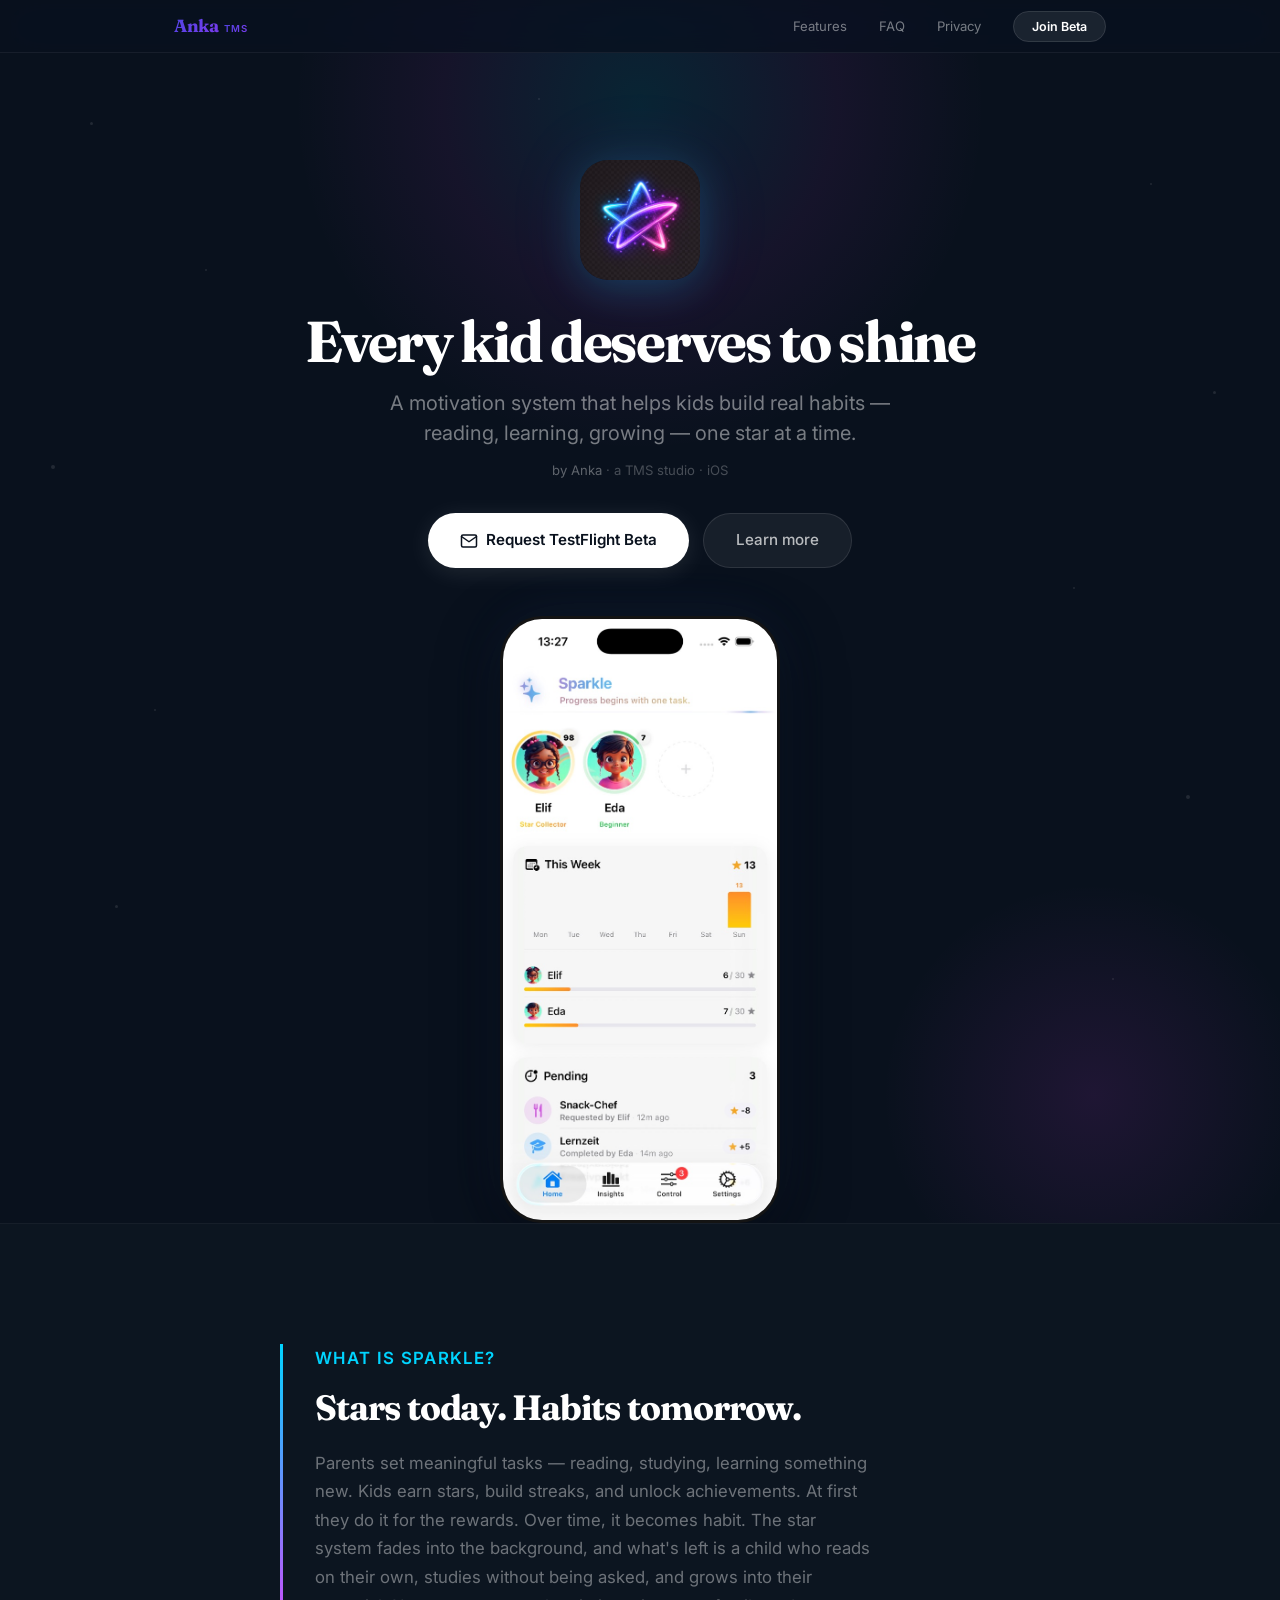
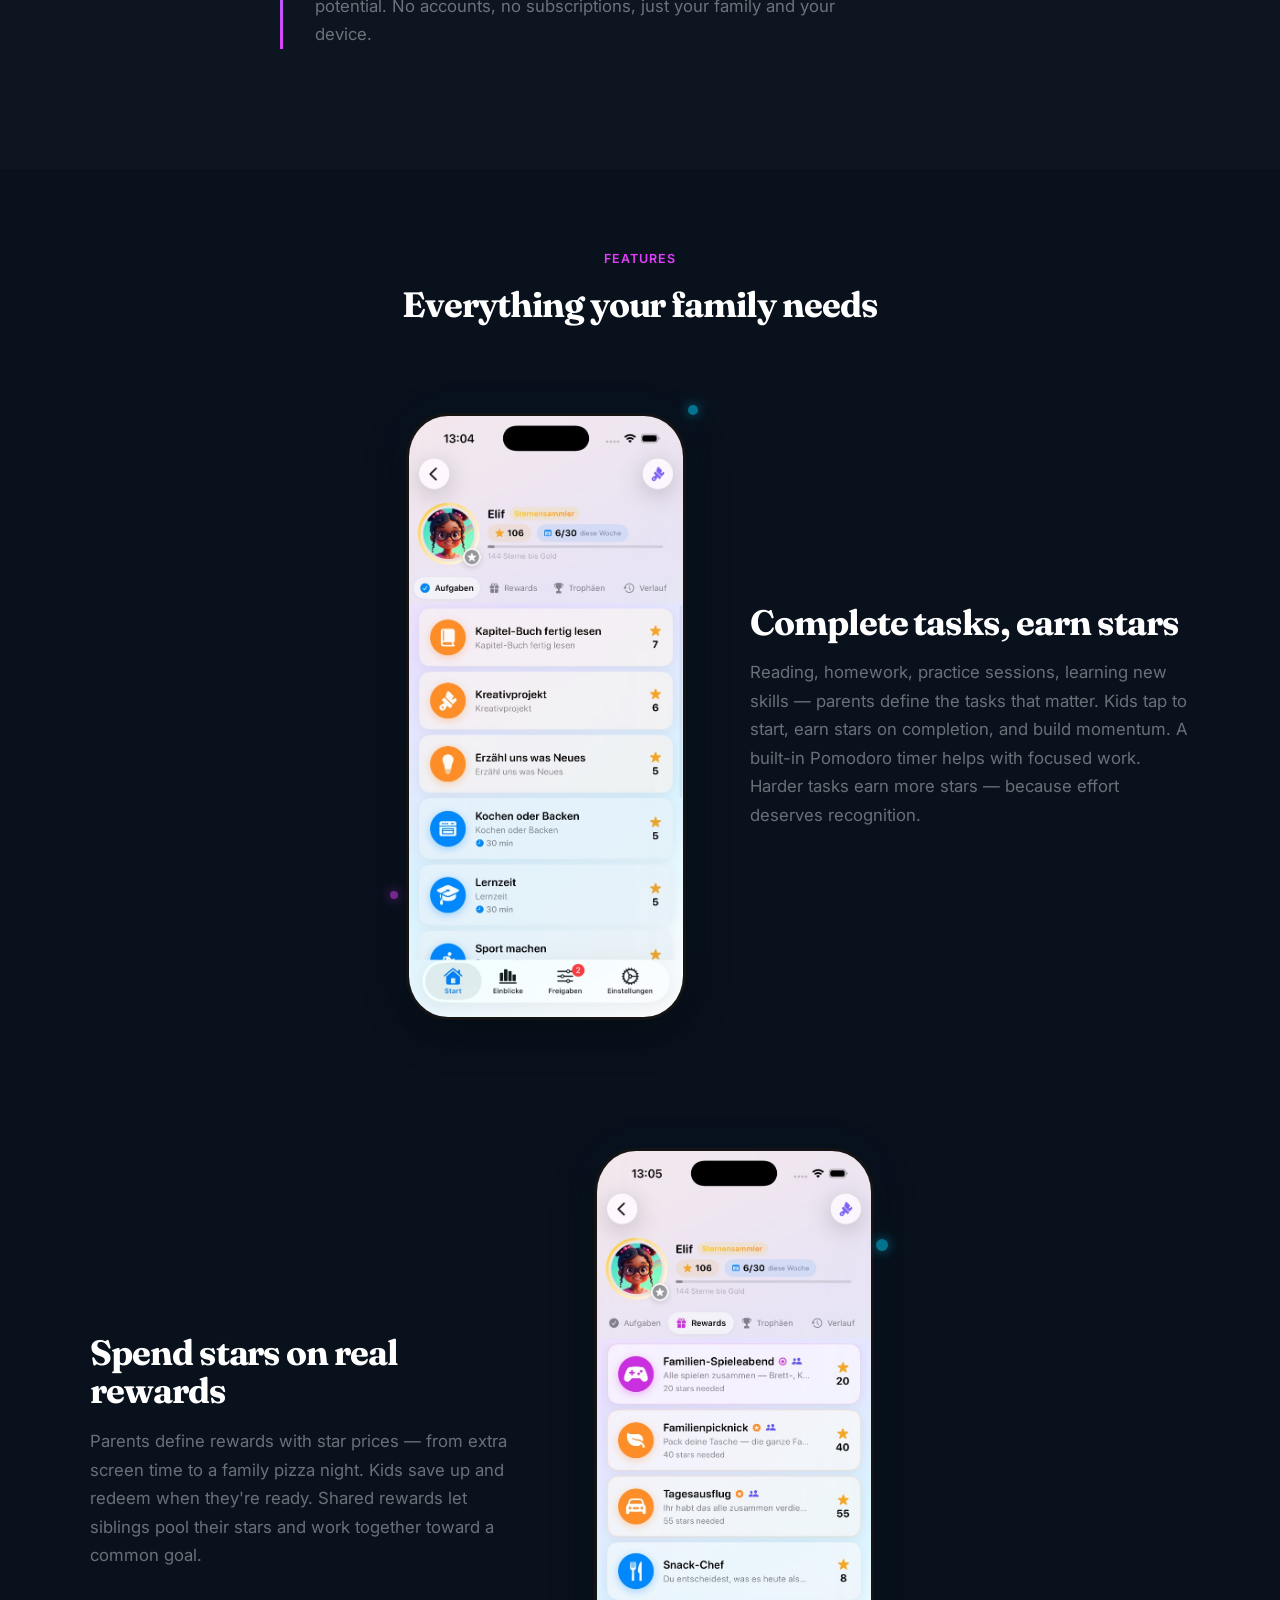
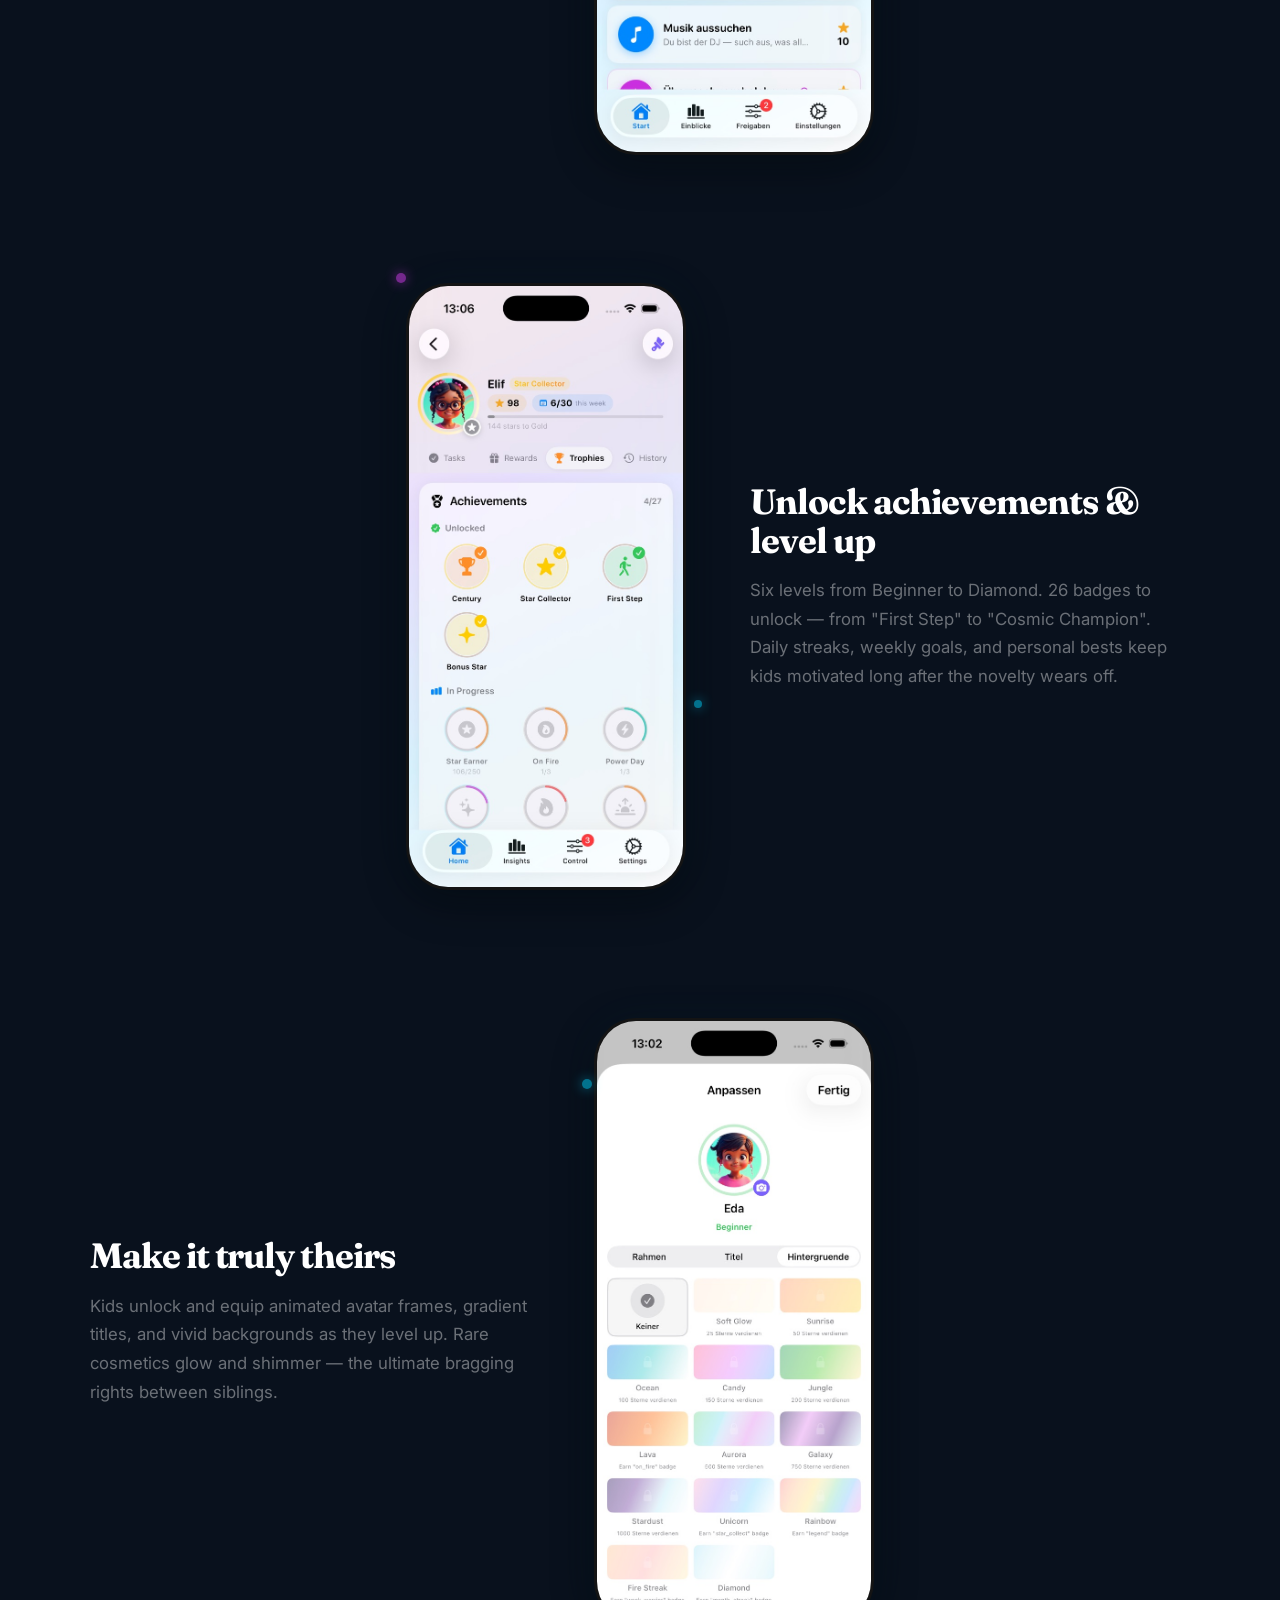
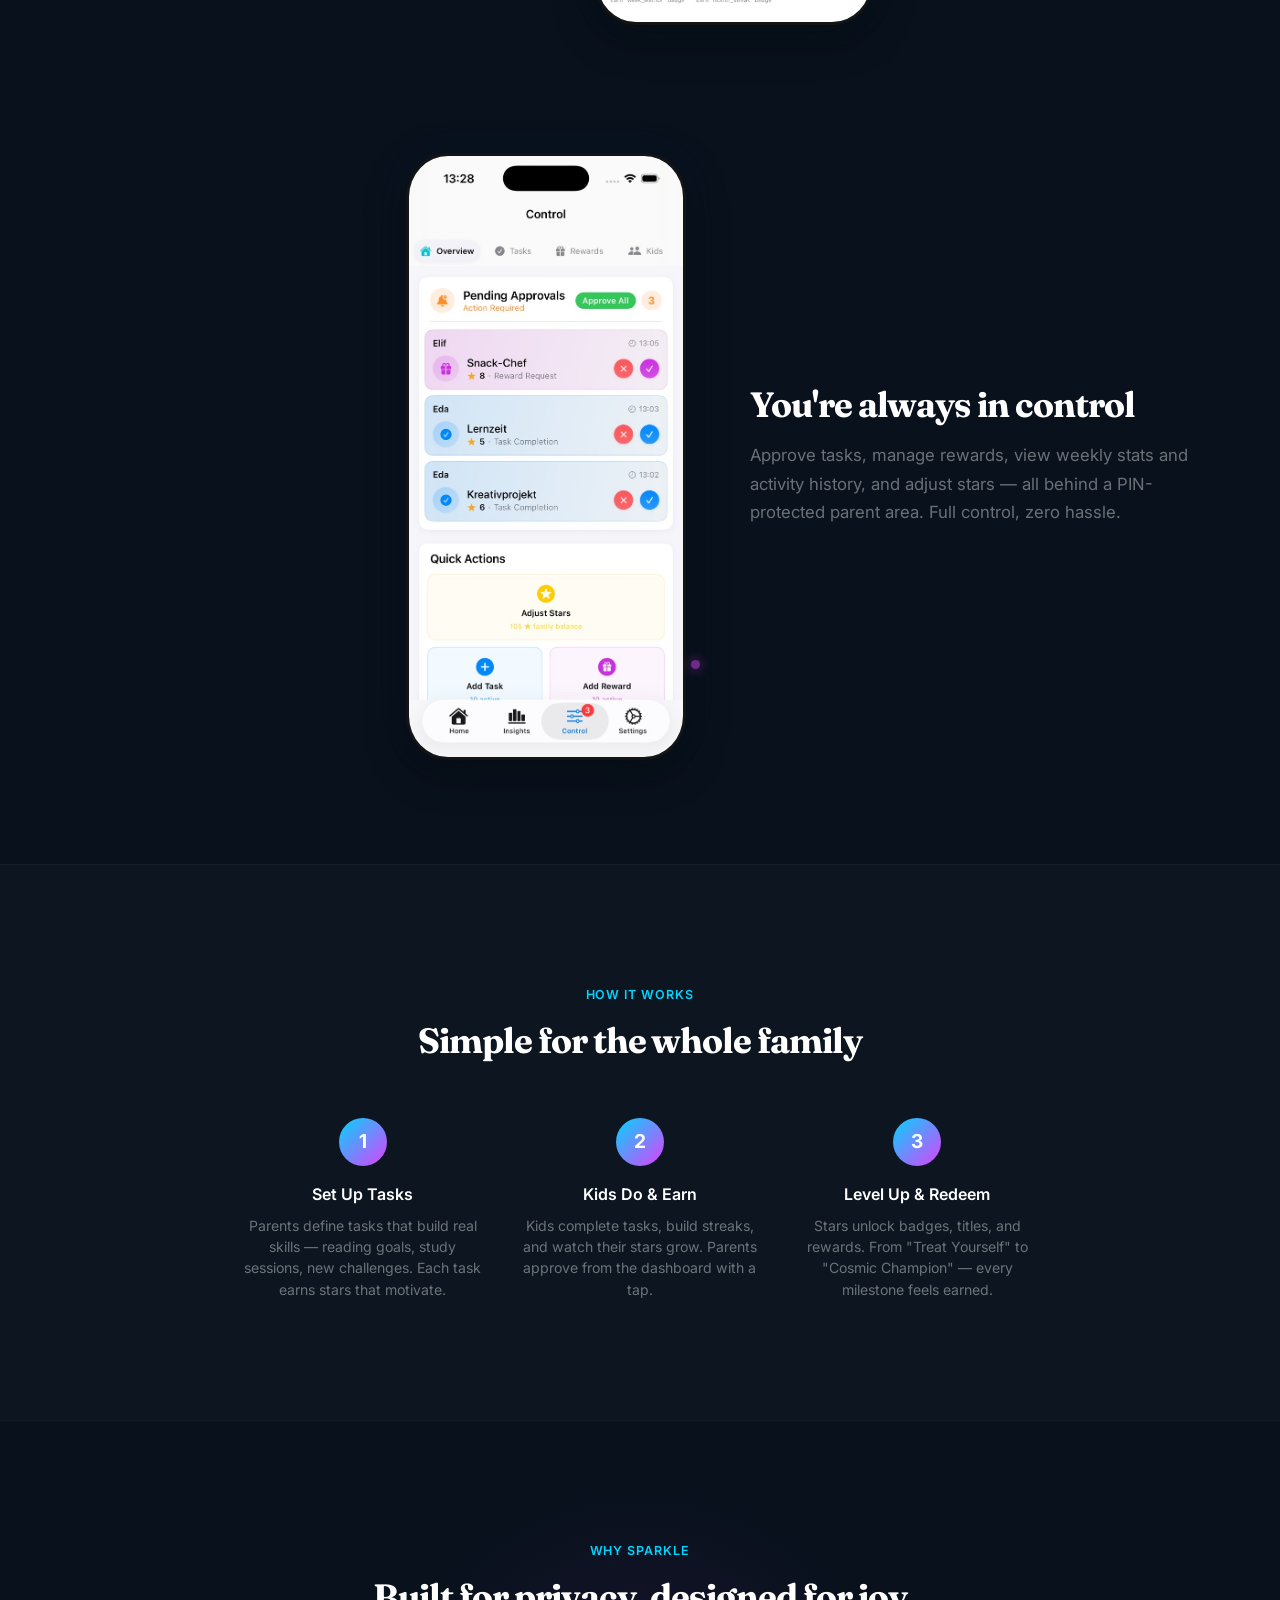
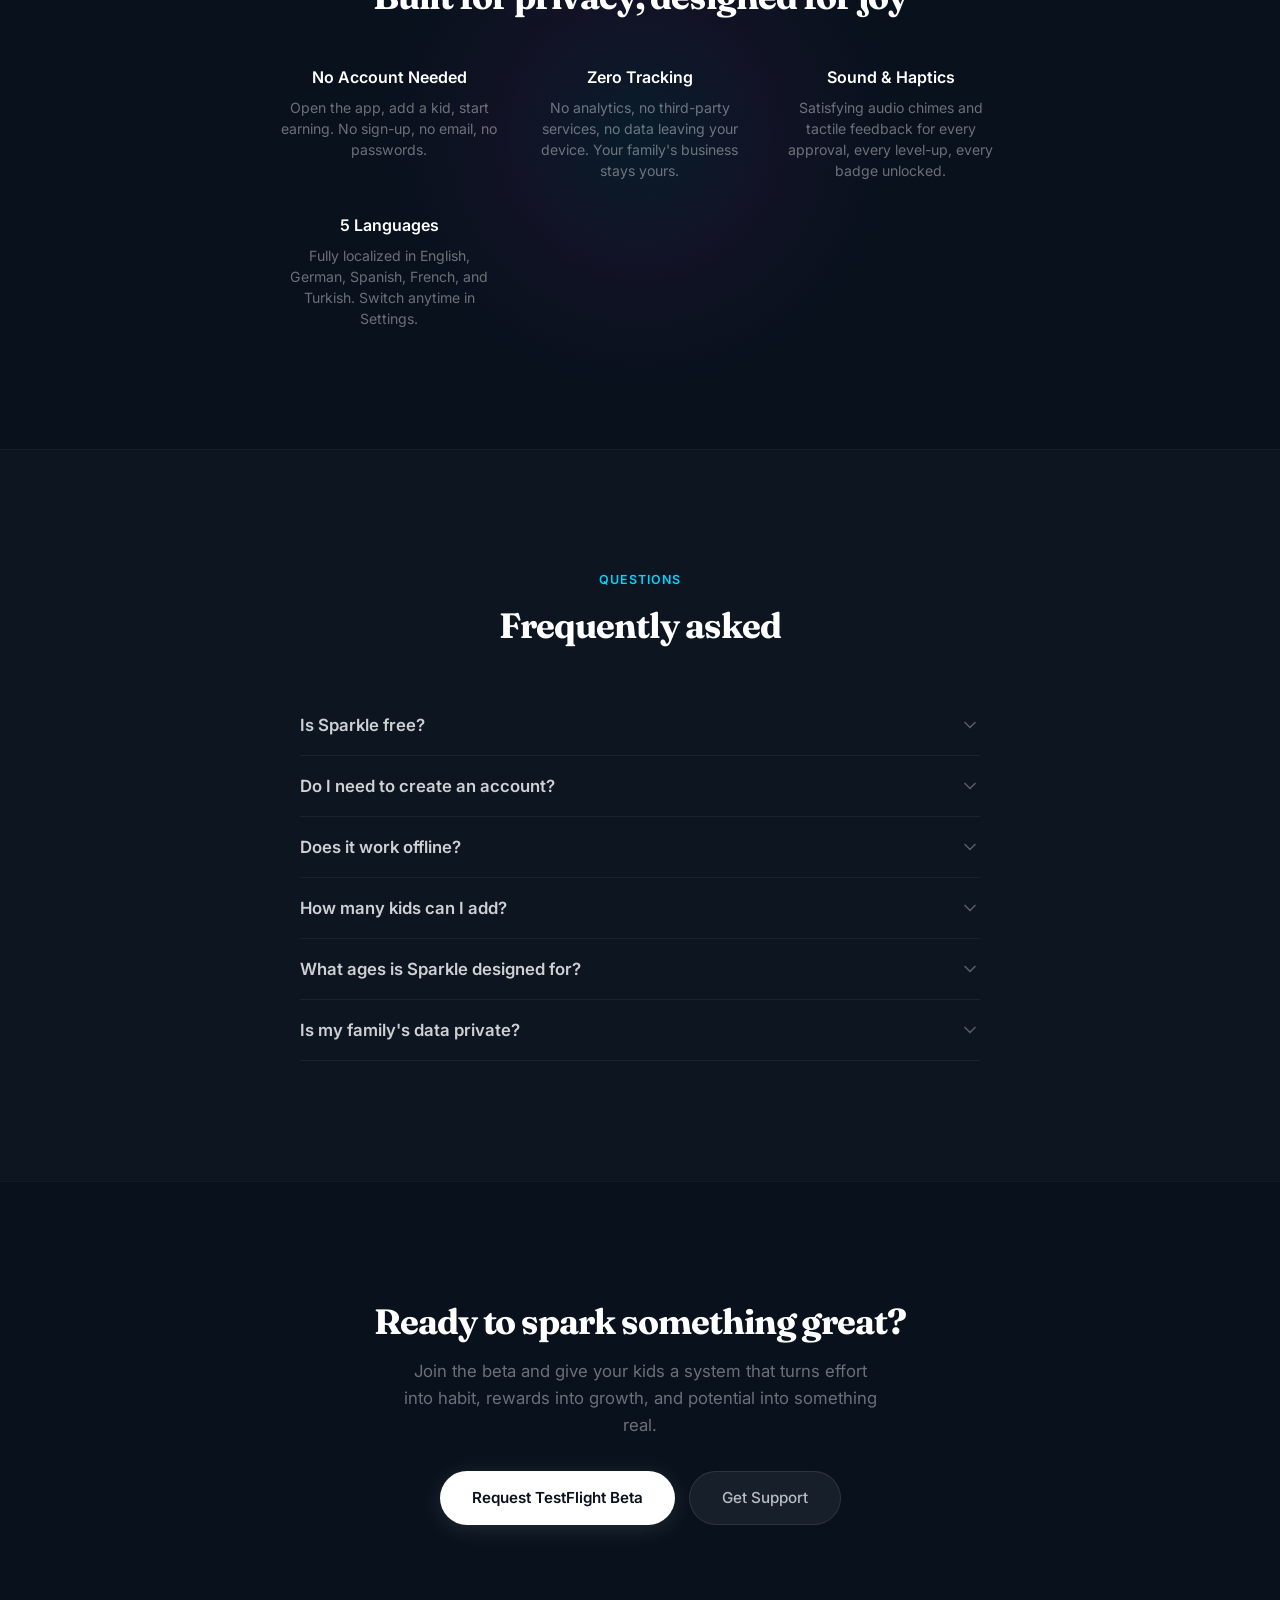
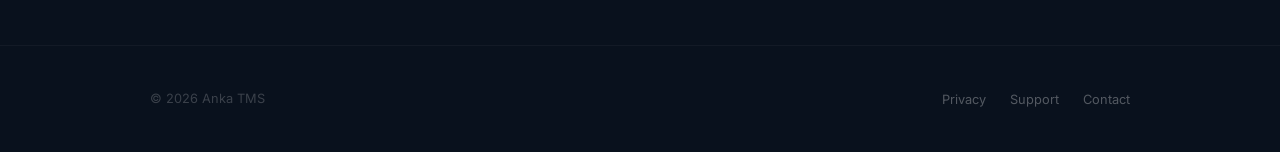
==== sparkle/index.html @ 6dc00575 "Initial commit for Anka TMS main page and Sparkle product page" ====
<!DOCTYPE html>
<html lang="en">
<head>
    <meta charset="UTF-8">
    <meta name="viewport" content="width=device-width, initial-scale=1.0">
    <title>Sparkle — Family Task & Reward App for iOS</title>
    <meta name="description" content="Sparkle: A motivation system that helps kids build real habits — reading, studying, growing. Stars and rewards turn effort into lasting routines. No accounts, no tracking.">
    <meta property="og:title" content="Sparkle — Stars, Badges & Rewards for Kids">
    <meta property="og:description" content="A motivation system that turns effort into habit. Kids earn stars, build streaks, and grow into their potential. No accounts, no tracking.">
    <meta property="og:image" content="https://ankatms.com/assets/images/sparkle-icon.jpeg">
    <meta property="og:url" content="https://ankatms.com/sparkle">
    <meta property="og:type" content="website">
    <meta name="twitter:card" content="summary">
    <link rel="icon" type="image/png" href="/assets/images/favicon-32.png" sizes="32x32">
    <link rel="apple-touch-icon" href="/assets/images/apple-touch-icon.png">
    <link rel="preconnect" href="https://fonts.googleapis.com">
    <link rel="preconnect" href="https://fonts.gstatic.com" crossorigin>
    <link href="https://fonts.googleapis.com/css2?family=Inter:wght@400;500;600;700&family=Fraunces:opsz,wght@9..144,400;9..144,600;9..144,700&display=swap" rel="stylesheet">
    <link rel="stylesheet" href="/assets/css/shared.css">
    <style>
        body { background: #09111D; color: rgba(255,255,255,0.8); }

        /* ---- Dark nav ---- */
        nav { background: rgba(9,17,29,0.8); border-bottom-color: rgba(255,255,255,0.06); }
        .logo { display: flex; align-items: baseline; gap: 5px; }
        .logo-word {
            font-family: var(--font-display); font-size: 1.1rem; font-weight: 700;
            color: #fff; letter-spacing: -0.02em;
            -webkit-text-fill-color: unset;
        }
        .logo-tms { font-size: 0.6rem; font-weight: 600; letter-spacing: 0.12em; text-transform: uppercase; color: rgba(255,255,255,0.3); }
        .nav-links a { color: rgba(255,255,255,0.45); }
        .nav-links a:hover { color: #fff; }
        .nav-links a::after { background: linear-gradient(90deg, var(--sparkle-cyan), var(--sparkle-magenta)); }
        .nav-links .nav-cta { background: rgba(255,255,255,0.08); border: 1px solid rgba(255,255,255,0.1); color: #fff; }
        .nav-links .nav-cta:hover { background: rgba(255,255,255,0.14); box-shadow: none; }

        /* ---- Hero ---- */
        .hero {
            position: relative; padding: 160px 24px 0; text-align: center;
            background: #09111D; overflow: hidden;
        }
        .hero::before {
            content: ''; position: absolute; top: -20%; left: 50%; transform: translateX(-50%);
            width: 700px; height: 700px;
            background: radial-gradient(circle, rgba(0,212,255,0.1) 0%, rgba(224,64,251,0.06) 40%, transparent 70%);
            border-radius: 50%; animation: pulse 6s ease-in-out infinite;
        }
        .hero::after {
            content: ''; position: absolute; bottom: -10%; right: -5%;
            width: 500px; height: 500px;
            background: radial-gradient(circle, rgba(224,64,251,0.1) 0%, transparent 60%);
            border-radius: 50%; animation: pulse 8s ease-in-out infinite reverse;
        }
        .hero-content { position: relative; z-index: 2; max-width: 720px; margin: 0 auto; }
        .hero-icon {
            width: 120px; height: 120px; border-radius: 28px; margin: 0 auto 32px; overflow: hidden;
            box-shadow: 0 8px 40px rgba(0,212,255,0.2), 0 0 80px rgba(224,64,251,0.1);
        }
        .hero-icon img { width: 100%; height: 100%; object-fit: cover; }
        .hero h1 {
            font-family: var(--font-display); font-size: clamp(2.4rem, 5.5vw, 3.6rem);
            font-weight: 700; line-height: 1.05; letter-spacing: -0.04em; color: #fff; margin-bottom: 16px;
        }
        .hero .tagline { font-size: clamp(1.05rem, 2.2vw, 1.25rem); color: rgba(255,255,255,0.45); max-width: 520px; margin: 0 auto 12px; line-height: 1.5; }
        .hero .attribution { font-size: 0.82rem; color: rgba(255,255,255,0.25); margin-bottom: 32px; }
        .hero .attribution a { color: rgba(255,255,255,0.35); text-decoration: none; }
        .hero .attribution a:hover { color: rgba(255,255,255,0.6); }
        .hero-actions { display: flex; gap: 14px; justify-content: center; flex-wrap: wrap; }

        .btn-hero { background: #fff; color: #09111D; box-shadow: 0 4px 24px rgba(255,255,255,0.1); }
        .btn-hero:hover { transform: scale(1.04) translateY(-1px); box-shadow: 0 8px 32px rgba(255,255,255,0.15); }
        .btn-ghost { background: rgba(255,255,255,0.06); color: rgba(255,255,255,0.7); border: 1.5px solid rgba(255,255,255,0.1); }
        .btn-ghost:hover { background: rgba(255,255,255,0.1); border-color: rgba(255,255,255,0.2); }

        /* Hero phone */
        .hero-phone { position: relative; z-index: 3; margin-top: 48px; }
        .phone-mockup { position: relative; width: 280px; margin: 0 auto; animation: float-slow 5s ease-in-out infinite; }
        .phone-frame {
            position: relative; width: 100%; aspect-ratio: 393 / 852;
            border-radius: clamp(32px, 15%, 44px); overflow: hidden; background: #000;
            border: 3px solid rgba(255,255,255,0.08);
            box-shadow: 0 20px 60px rgba(0,0,0,0.5), 0 0 60px rgba(0,212,255,0.06), 0 0 60px rgba(224,64,251,0.04);
        }
        .phone-frame img { width: 100%; height: 100%; object-fit: cover; object-position: top; display: block; }

        .hero-dots span { position: absolute; border-radius: 50%; background: rgba(255,255,255,0.1); pointer-events: none; }

        /* ---- Intro ---- */
        .intro { background: #0C1520; border-top: 1px solid rgba(255,255,255,0.04); }
        .intro-inner { border-left: 3px solid transparent; border-image: linear-gradient(180deg, var(--sparkle-cyan), var(--sparkle-magenta)) 1; padding-left: 32px; }
        .intro h2 { font-family: var(--font-display); font-size: clamp(1.5rem, 3vw, 2.2rem); font-weight: 700; letter-spacing: -0.03em; line-height: 1.15; margin-bottom: 20px; color: #fff; }
        .intro p { font-size: 1.05rem; color: rgba(255,255,255,0.4); line-height: 1.7; max-width: 560px; }

        /* ---- Features ---- */
        .features { background: #09111D; padding-top: 80px; padding-bottom: 40px; }
        .features-header { text-align: center; margin-bottom: 24px; }
        .features-header h2 { font-family: var(--font-display); font-size: clamp(1.5rem, 3vw, 2.2rem); font-weight: 700; letter-spacing: -0.03em; line-height: 1.15; color: #fff; }

        .feature-block { display: flex; align-items: center; gap: 64px; padding: 64px 0; }
        .feature-block:nth-child(even) { flex-direction: row-reverse; }
        .feature-block-text { flex: 1; max-width: 440px; }
        .feature-block-text h3 { font-family: var(--font-display); font-size: clamp(1.5rem, 3vw, 2.2rem); font-weight: 700; letter-spacing: -0.03em; line-height: 1.1; margin-bottom: 16px; color: #fff; }
        .feature-block-text p { font-size: 1.05rem; color: rgba(255,255,255,0.4); line-height: 1.7; }

        .feature-block-phone { flex-shrink: 0; width: 280px; position: relative; }
        .feature-block-phone .phone-frame {
            border-color: rgba(255,255,255,0.08);
            box-shadow: 0 12px 40px rgba(0,0,0,0.4), 0 0 40px rgba(0,212,255,0.04);
        }

        .float-star { position: absolute; border-radius: 50%; opacity: 0.5; pointer-events: none; animation: float 3s ease-in-out infinite; }
        .float-star-cyan { background: var(--sparkle-cyan); box-shadow: 0 0 12px var(--sparkle-cyan); }
        .float-star-magenta { background: var(--sparkle-magenta); box-shadow: 0 0 12px var(--sparkle-magenta); }
        .float-star-gold { background: var(--sparkle-star-yellow); box-shadow: 0 0 10px var(--sparkle-star-yellow); }
        .float-star-slow { animation: float-slow 5s ease-in-out infinite; }

        /* ---- How it Works ---- */
        .how-it-works { background: #0C1520; border-top: 1px solid rgba(255,255,255,0.04); }
        .how-it-works h2 { text-align: center; font-family: var(--font-display); font-size: clamp(1.5rem, 3vw, 2.2rem); font-weight: 700; letter-spacing: -0.03em; line-height: 1.15; margin-bottom: 56px; color: #fff; }
        .steps { display: grid; grid-template-columns: repeat(auto-fit, minmax(200px, 1fr)); gap: 32px; max-width: 800px; margin: 0 auto; }
        .step { text-align: center; }
        .step-number { width: 48px; height: 48px; border-radius: 50%; background: linear-gradient(135deg, var(--sparkle-cyan), var(--sparkle-magenta)); color: #fff; font-weight: 700; font-size: 1.2rem; display: flex; align-items: center; justify-content: center; margin: 0 auto 16px; }
        .step h3 { font-size: 1rem; font-weight: 600; margin-bottom: 8px; color: #fff; }
        .step p { font-size: 0.88rem; color: rgba(255,255,255,0.4); line-height: 1.5; }

        /* ---- Highlights ---- */
        .highlights { background: #09111D; text-align: center; position: relative; overflow: hidden; border-top: 1px solid rgba(255,255,255,0.04); }
        .highlights::before { content: ''; position: absolute; top: 50%; left: 50%; transform: translate(-50%, -50%); width: 600px; height: 600px; background: radial-gradient(circle, rgba(0,212,255,0.06) 0%, rgba(224,64,251,0.04) 30%, transparent 60%); border-radius: 50%; }
        .highlights-content { position: relative; z-index: 2; }
        .highlights .section-label { color: var(--sparkle-cyan); }
        .highlights h2 { font-family: var(--font-display); font-size: clamp(1.5rem, 3vw, 2.2rem); font-weight: 700; letter-spacing: -0.03em; line-height: 1.15; margin-bottom: 48px; color: #fff; }
        .highlight-grid { display: grid; grid-template-columns: repeat(auto-fit, minmax(200px, 1fr)); gap: 32px; max-width: 800px; margin: 0 auto; }
        .highlight-item h3 { font-size: 1rem; font-weight: 600; color: #fff; margin-bottom: 6px; }
        .highlight-item p { font-size: 0.88rem; color: rgba(255,255,255,0.4); line-height: 1.5; }

        /* ---- FAQ ---- */
        .faq { background: #0C1520; border-top: 1px solid rgba(255,255,255,0.04); }
        .faq-header { text-align: center; margin-bottom: 48px; }
        .faq-header h2 { font-family: var(--font-display); font-size: clamp(1.5rem, 3vw, 2.2rem); font-weight: 700; letter-spacing: -0.03em; line-height: 1.15; color: #fff; }
        .faq-list { max-width: 680px; margin: 0 auto; }
        .faq-item { border-bottom: 1px solid rgba(255,255,255,0.06); }
        .faq-question { display: flex; justify-content: space-between; align-items: center; cursor: pointer; background: none; border: none; width: 100%; text-align: left; font-size: 1.05rem; font-weight: 600; color: rgba(255,255,255,0.8); font-family: var(--font); padding: 20px 0; }
        .faq-question:hover { color: var(--sparkle-cyan); }
        .faq-chevron { flex-shrink: 0; width: 20px; height: 20px; transition: transform 0.25s ease; color: rgba(255,255,255,0.3); }
        .faq-item.open .faq-chevron { transform: rotate(180deg); }
        .faq-answer { display: grid; grid-template-rows: 0fr; transition: grid-template-rows 0.3s ease, opacity 0.3s ease; opacity: 0; }
        .faq-item.open .faq-answer { grid-template-rows: 1fr; opacity: 1; }
        .faq-answer-inner { overflow: hidden; }
        .faq-answer-inner p { padding: 0 0 20px; font-size: 0.95rem; color: rgba(255,255,255,0.4); line-height: 1.65; }

        /* ---- CTA ---- */
        .cta { background: #09111D; text-align: center; border-top: 1px solid rgba(255,255,255,0.04); }
        .cta h2 { font-family: var(--font-display); font-size: clamp(1.5rem, 3vw, 2.2rem); font-weight: 700; letter-spacing: -0.03em; line-height: 1.15; margin-bottom: 16px; color: #fff; }
        .cta p { font-size: 1.05rem; color: rgba(255,255,255,0.4); margin-bottom: 32px; max-width: 480px; margin-left: auto; margin-right: auto; }
        .cta-actions { display: flex; gap: 14px; justify-content: center; flex-wrap: wrap; }
        .cta-rating { display: flex; align-items: center; justify-content: center; gap: 8px; margin-top: 24px; }
        .cta-rating .rating-number { font-size: 1.15rem; font-weight: 700; color: #fff; }
        .cta-rating .rating-stars { display: flex; gap: 2px; }
        .cta-rating .rating-label { font-size: 0.85rem; color: rgba(255,255,255,0.35); }

        /* ---- Mobile ---- */
        @media (max-width: 768px) {
            .hero { padding: 140px 20px 0; }
            .hero-icon { width: 96px; height: 96px; border-radius: 22px; }
            .phone-mockup { width: 240px; }

            .feature-block,
            .feature-block:nth-child(even) {
                flex-direction: column;
                text-align: center;
                gap: 40px;
                padding: 48px 0;
            }

            .feature-block-text { max-width: 100%; }
            .feature-block-phone { width: 240px; }
            .float-star { display: none; }
        }

        @media (max-width: 480px) {
            .phone-mockup { width: 220px; }
            .feature-block-phone { width: 220px; }
            .hero-dots { display: none; }
        }
    </style>
</head>
<body>

    <!-- Nav -->
    <nav>
        <div class="nav-inner">
            <a href="/" class="logo"><span class="logo-word">Anka</span> <span class="logo-tms">TMS</span></a>
            <ul class="nav-links">
                <li><a href="#features">Features</a></li>
                <li><a href="#faq">FAQ</a></li>
                <li><a href="/sparkle/privacy">Privacy</a></li>
                <li><a href="mailto:support@ankatms.com?subject=Sparkle%20TestFlight%20Beta%20Request" class="nav-cta">Join Beta</a></li>
            </ul>
        </div>
    </nav>

    <!-- Hero -->
    <section class="hero">
        <!-- Scattered dots -->
        <div class="hero-dots" aria-hidden="true">
            <span style="top:10%;left:7%;width:3px;height:3px;"></span>
            <span style="top:22%;left:16%;width:2px;height:2px;"></span>
            <span style="top:38%;left:4%;width:4px;height:4px;"></span>
            <span style="top:58%;left:12%;width:2px;height:2px;"></span>
            <span style="top:74%;left:9%;width:3px;height:3px;"></span>
            <span style="top:15%;right:10%;width:2px;height:2px;"></span>
            <span style="top:32%;right:5%;width:3px;height:3px;"></span>
            <span style="top:48%;right:16%;width:2px;height:2px;"></span>
            <span style="top:65%;right:7%;width:4px;height:4px;"></span>
            <span style="top:80%;right:13%;width:2px;height:2px;"></span>
            <span style="top:8%;left:42%;width:2px;height:2px;"></span>
            <span style="top:85%;left:58%;width:3px;height:3px;"></span>
        </div>

        <div class="hero-content fade-in">
            <div class="hero-icon">
                <img src="/assets/images/sparkle-icon.jpeg" alt="Sparkle app icon" width="120" height="120">
            </div>
            <h1>Every kid deserves to shine</h1>
            <p class="tagline">A motivation system that helps kids build real habits &mdash; reading, learning, growing &mdash; one star at a time.</p>
            <p class="attribution"><a href="/">by Anka</a> &middot; a TMS studio &middot; iOS</p>
            <div class="hero-actions">
                <a href="mailto:support@ankatms.com?subject=Sparkle%20TestFlight%20Beta%20Request" class="btn btn-hero">
                    <svg width="18" height="18" viewBox="0 0 24 24" fill="none" stroke="currentColor" stroke-width="2" stroke-linecap="round" stroke-linejoin="round"><path d="M4 4h16c1.1 0 2 .9 2 2v12c0 1.1-.9 2-2 2H4c-1.1 0-2-.9-2-2V6c0-1.1.9-2 2-2z"/><polyline points="22,6 12,13 2,6"/></svg>
                    Request TestFlight Beta
                </a>
                <a href="#features" class="btn btn-ghost">Learn more</a>
            </div>
        </div>

        <!-- Hero phone mockup -->
        <div class="hero-phone fade-in fade-in-delay-2">
            <div class="phone-mockup">
                <div class="phone-frame">
                    <img src="/assets/images/sparkle/screen-home.jpg" alt="Sparkle home screen showing family profiles and weekly stats" width="603" height="1311">
                </div>
            </div>
        </div>
    </section>

    <!-- Intro -->
    <section class="intro">
        <div class="container">
            <div class="fade-in intro-inner">
                <p class="section-label" style="color: var(--sparkle-cyan);">What is Sparkle?</p>
                <h2>Stars today. Habits tomorrow.</h2>
                <p>Parents set meaningful tasks &mdash; reading, studying, learning something new. Kids earn stars, build streaks, and unlock achievements. At first they do it for the rewards. Over time, it becomes habit. The star system fades into the background, and what's left is a child who reads on their own, studies without being asked, and grows into their potential. No accounts, no subscriptions, just your family and your device.</p>
            </div>
        </div>
    </section>

    <!-- Features -->
    <section class="features" id="features">
        <div class="container-lg">
            <div class="features-header fade-in">
                <p class="section-label" style="color: var(--sparkle-magenta);">Features</p>
                <h2>Everything your family needs</h2>
            </div>

            <!-- Feature 1: Tasks -->
            <div class="feature-block fade-in">
                <div class="feature-block-text">
                    <h3>Complete tasks, earn stars</h3>
                    <p>Reading, homework, practice sessions, learning new skills &mdash; parents define the tasks that matter. Kids tap to start, earn stars on completion, and build momentum. A built-in Pomodoro timer helps with focused work. Harder tasks earn more stars &mdash; because effort deserves recognition.</p>
                </div>
                <div class="feature-block-phone">
                    <div class="phone-mockup" style="animation: none;">
                        <div class="phone-frame">
                            <img src="/assets/images/sparkle/screen-tasks.jpg" alt="Kid's task list with star rewards" width="603" height="1311" loading="lazy">
                        </div>
                    </div>
                    <span class="float-star float-star-cyan" style="top: -8px; right: -12px; width: 10px; height: 10px;"></span>
                    <span class="float-star float-star-magenta float-star-slow" style="bottom: 20%; left: -16px; width: 8px; height: 8px;"></span>
                </div>
            </div>

            <!-- Feature 2: Rewards (reversed) -->
            <div class="feature-block fade-in">
                <div class="feature-block-text">
                    <h3>Spend stars on real rewards</h3>
                    <p>Parents define rewards with star prices &mdash; from extra screen time to a family pizza night. Kids save up and redeem when they're ready. Shared rewards let siblings pool their stars and work together toward a common goal.</p>
                </div>
                <div class="feature-block-phone">
                    <div class="phone-mockup" style="animation: none;">
                        <div class="phone-frame">
                            <img src="/assets/images/sparkle/screen-rewards.jpg" alt="Rewards list with star prices" width="603" height="1311" loading="lazy">
                        </div>
                    </div>
                    <span class="float-star float-star-cyan" style="top: 15%; right: -14px; width: 12px; height: 12px; animation-delay: 0.5s;"></span>
                </div>
            </div>

            <!-- Feature 3: Achievements -->
            <div class="feature-block fade-in">
                <div class="feature-block-text">
                    <h3>Unlock achievements &amp; level up</h3>
                    <p>Six levels from Beginner to Diamond. 26 badges to unlock &mdash; from "First Step" to "Cosmic Champion". Daily streaks, weekly goals, and personal bests keep kids motivated long after the novelty wears off.</p>
                </div>
                <div class="feature-block-phone">
                    <div class="phone-mockup" style="animation: none;">
                        <div class="phone-frame">
                            <img src="/assets/images/sparkle/screen-badges.jpg" alt="Achievement badges and trophies" width="603" height="1311" loading="lazy">
                        </div>
                    </div>
                    <span class="float-star float-star-magenta float-star-slow" style="top: -10px; left: -10px; width: 10px; height: 10px;"></span>
                    <span class="float-star float-star-cyan" style="bottom: 30%; right: -16px; width: 8px; height: 8px; animation-delay: 1s;"></span>
                </div>
            </div>

            <!-- Feature 4: Customize (reversed) -->
            <div class="feature-block fade-in">
                <div class="feature-block-text">
                    <h3>Make it truly theirs</h3>
                    <p>Kids unlock and equip animated avatar frames, gradient titles, and vivid backgrounds as they level up. Rare cosmetics glow and shimmer &mdash; the ultimate bragging rights between siblings.</p>
                </div>
                <div class="feature-block-phone">
                    <div class="phone-mockup" style="animation: none;">
                        <div class="phone-frame">
                            <img src="/assets/images/sparkle/screen-customize.jpg" alt="Avatar and background customization" width="603" height="1311" loading="lazy">
                        </div>
                    </div>
                    <span class="float-star float-star-cyan" style="top: 10%; left: -12px; width: 10px; height: 10px; animation-delay: 0.3s;"></span>
                </div>
            </div>

            <!-- Feature 5: Parent Control -->
            <div class="feature-block fade-in">
                <div class="feature-block-text">
                    <h3>You're always in control</h3>
                    <p>Approve tasks, manage rewards, view weekly stats and activity history, and adjust stars &mdash; all behind a PIN-protected parent area. Full control, zero hassle.</p>
                </div>
                <div class="feature-block-phone">
                    <div class="phone-mockup" style="animation: none;">
                        <div class="phone-frame">
                            <img src="/assets/images/sparkle/screen-control.jpg" alt="Parent control panel with approvals" width="603" height="1311" loading="lazy">
                        </div>
                    </div>
                    <span class="float-star float-star-magenta float-star-slow" style="bottom: 15%; right: -14px; width: 9px; height: 9px;"></span>
                </div>
            </div>
        </div>
    </section>

    <!-- How it Works -->
    <section class="how-it-works">
        <div class="container-wide">
            <div class="fade-in">
                <p class="section-label" style="color: var(--sparkle-cyan); text-align: center;">How it works</p>
                <h2>Simple for the whole family</h2>
            </div>
            <div class="steps fade-in">
                <div class="step">
                    <div class="step-number">1</div>
                    <h3>Set Up Tasks</h3>
                    <p>Parents define tasks that build real skills &mdash; reading goals, study sessions, new challenges. Each task earns stars that motivate.</p>
                </div>
                <div class="step">
                    <div class="step-number">2</div>
                    <h3>Kids Do &amp; Earn</h3>
                    <p>Kids complete tasks, build streaks, and watch their stars grow. Parents approve from the dashboard with a tap.</p>
                </div>
                <div class="step">
                    <div class="step-number">3</div>
                    <h3>Level Up &amp; Redeem</h3>
                    <p>Stars unlock badges, titles, and rewards. From "Treat Yourself" to "Cosmic Champion" &mdash; every milestone feels earned.</p>
                </div>
            </div>
        </div>
    </section>

    <!-- Highlights -->
    <section class="highlights">
        <div class="container highlights-content">
            <div class="fade-in">
                <p class="section-label">Why Sparkle</p>
                <h2>Built for privacy, designed for joy</h2>
            </div>
            <div class="highlight-grid fade-in">
                <div class="highlight-item">
                    <h3>No Account Needed</h3>
                    <p>Open the app, add a kid, start earning. No sign-up, no email, no passwords.</p>
                </div>
                <div class="highlight-item">
                    <h3>Zero Tracking</h3>
                    <p>No analytics, no third-party services, no data leaving your device. Your family's business stays yours.</p>
                </div>
                <div class="highlight-item">
                    <h3>Sound &amp; Haptics</h3>
                    <p>Satisfying audio chimes and tactile feedback for every approval, every level-up, every badge unlocked.</p>
                </div>
                <div class="highlight-item">
                    <h3>5 Languages</h3>
                    <p>Fully localized in English, German, Spanish, French, and Turkish. Switch anytime in Settings.</p>
                </div>
            </div>
        </div>
    </section>

    <!-- FAQ -->
    <section class="faq" id="faq">
        <div class="container">
            <div class="faq-header fade-in">
                <p class="section-label" style="color: var(--sparkle-cyan);">Questions</p>
                <h2>Frequently asked</h2>
            </div>
            <div class="faq-list fade-in">
                <div class="faq-item">
                    <button class="faq-question" aria-expanded="false">
                        <span>Is Sparkle free?</span>
                        <svg class="faq-chevron" viewBox="0 0 24 24" fill="none" stroke="currentColor" stroke-width="2" stroke-linecap="round" stroke-linejoin="round"><polyline points="6 9 12 15 18 9"/></svg>
                    </button>
                    <div class="faq-answer"><div class="faq-answer-inner">
                        <p>Sparkle's core features are completely free. A one-time premium unlock is available for families who want the full experience &mdash; no subscriptions, no recurring charges.</p>
                    </div></div>
                </div>
                <div class="faq-item">
                    <button class="faq-question" aria-expanded="false">
                        <span>Do I need to create an account?</span>
                        <svg class="faq-chevron" viewBox="0 0 24 24" fill="none" stroke="currentColor" stroke-width="2" stroke-linecap="round" stroke-linejoin="round"><polyline points="6 9 12 15 18 9"/></svg>
                    </button>
                    <div class="faq-answer"><div class="faq-answer-inner">
                        <p>No. Open Sparkle, add your first kid, and start right away. No sign-up, no email, no passwords.</p>
                    </div></div>
                </div>
                <div class="faq-item">
                    <button class="faq-question" aria-expanded="false">
                        <span>Does it work offline?</span>
                        <svg class="faq-chevron" viewBox="0 0 24 24" fill="none" stroke="currentColor" stroke-width="2" stroke-linecap="round" stroke-linejoin="round"><polyline points="6 9 12 15 18 9"/></svg>
                    </button>
                    <div class="faq-answer"><div class="faq-answer-inner">
                        <p>Yes. Everything lives on your device. No internet needed. If you opt in to iCloud sync, your family's data stays in sync across devices automatically.</p>
                    </div></div>
                </div>
                <div class="faq-item">
                    <button class="faq-question" aria-expanded="false">
                        <span>How many kids can I add?</span>
                        <svg class="faq-chevron" viewBox="0 0 24 24" fill="none" stroke="currentColor" stroke-width="2" stroke-linecap="round" stroke-linejoin="round"><polyline points="6 9 12 15 18 9"/></svg>
                    </button>
                    <div class="faq-answer"><div class="faq-answer-inner">
                        <p>There's no limit. Add as many kids as your family has &mdash; each gets their own profile, tasks, stars, and progress.</p>
                    </div></div>
                </div>
                <div class="faq-item">
                    <button class="faq-question" aria-expanded="false">
                        <span>What ages is Sparkle designed for?</span>
                        <svg class="faq-chevron" viewBox="0 0 24 24" fill="none" stroke="currentColor" stroke-width="2" stroke-linecap="round" stroke-linejoin="round"><polyline points="6 9 12 15 18 9"/></svg>
                    </button>
                    <div class="faq-answer"><div class="faq-answer-inner">
                        <p>Sparkle is designed for kids ages 4&ndash;12, but the reward and level system works just as well for older kids and teenagers.</p>
                    </div></div>
                </div>
                <div class="faq-item">
                    <button class="faq-question" aria-expanded="false">
                        <span>Is my family's data private?</span>
                        <svg class="faq-chevron" viewBox="0 0 24 24" fill="none" stroke="currentColor" stroke-width="2" stroke-linecap="round" stroke-linejoin="round"><polyline points="6 9 12 15 18 9"/></svg>
                    </button>
                    <div class="faq-answer"><div class="faq-answer-inner">
                        <p>Absolutely. Sparkle has zero analytics, zero third-party services, and zero data leaving your device. If you enable iCloud sync, data stays in your personal Apple account &mdash; we never see it.</p>
                    </div></div>
                </div>
            </div>
        </div>
    </section>

    <!-- CTA -->
    <section class="cta">
        <div class="container">
            <div class="fade-in">
                <h2>Ready to spark something great?</h2>
                <p>Join the beta and give your kids a system that turns effort into habit, rewards into growth, and potential into something real.</p>
                <div class="cta-actions">
                    <a href="mailto:support@ankatms.com?subject=Sparkle%20TestFlight%20Beta%20Request" class="btn btn-hero">Request TestFlight Beta</a>
                    <a href="/sparkle/support" class="btn btn-ghost">Get Support</a>
                </div>
                <!-- App Store rating — uncomment after launch
                <div class="cta-rating">
                    <svg width="20" height="20" viewBox="0 0 24 24" fill="#fff"><path d="M18.71 19.5c-.83 1.24-1.71 2.45-3.05 2.47-1.34.03-1.77-.79-3.29-.79-1.53 0-2 .77-3.27.82-1.31.05-2.3-1.32-3.14-2.53C4.25 17 2.94 12.45 4.7 9.39c.87-1.52 2.43-2.48 4.12-2.51 1.28-.02 2.5.87 3.29.87.78 0 2.26-1.07 3.8-.91.65.03 2.47.26 3.64 1.98-.09.06-2.17 1.28-2.15 3.81.03 3.02 2.65 4.03 2.68 4.04-.03.07-.42 1.44-1.38 2.83M13 3.5c.73-.83 1.94-1.46 2.94-1.5.13 1.17-.34 2.35-1.04 3.19-.69.85-1.83 1.51-2.95 1.42-.15-1.15.41-2.35 1.05-3.11z"/></svg>
                    <span class="rating-number">5.0</span>
                    <div class="rating-stars">
                        <svg width="16" height="16" viewBox="0 0 24 24" fill="var(--sparkle-gold)"><path d="M12 2l3.09 6.26L22 9.27l-5 4.87 1.18 6.88L12 17.77l-6.18 3.25L7 14.14 2 9.27l6.91-1.01L12 2z"/></svg>
                        <svg width="16" height="16" viewBox="0 0 24 24" fill="var(--sparkle-gold)"><path d="M12 2l3.09 6.26L22 9.27l-5 4.87 1.18 6.88L12 17.77l-6.18 3.25L7 14.14 2 9.27l6.91-1.01L12 2z"/></svg>
                        <svg width="16" height="16" viewBox="0 0 24 24" fill="var(--sparkle-gold)"><path d="M12 2l3.09 6.26L22 9.27l-5 4.87 1.18 6.88L12 17.77l-6.18 3.25L7 14.14 2 9.27l6.91-1.01L12 2z"/></svg>
                        <svg width="16" height="16" viewBox="0 0 24 24" fill="var(--sparkle-gold)"><path d="M12 2l3.09 6.26L22 9.27l-5 4.87 1.18 6.88L12 17.77l-6.18 3.25L7 14.14 2 9.27l6.91-1.01L12 2z"/></svg>
                        <svg width="16" height="16" viewBox="0 0 24 24" fill="var(--sparkle-gold)"><path d="M12 2l3.09 6.26L22 9.27l-5 4.87 1.18 6.88L12 17.77l-6.18 3.25L7 14.14 2 9.27l6.91-1.01L12 2z"/></svg>
                    </div>
                    <span class="rating-label">on the App Store</span>
                </div>
                -->
            </div>
        </div>
    </section>

    <!-- Footer -->
    <footer style="background: #09111D !important; border-top: 1px solid rgba(255,255,255,0.04);">
        <div class="footer-inner" style="color: rgba(255,255,255,0.2);">
            <p class="footer-copy" style="color: rgba(255,255,255,0.2);">&copy; 2026 Anka TMS</p>
            <ul class="footer-links" style="">
                <li><a href="/sparkle/privacy" style="color: rgba(255,255,255,0.3);">Privacy</a></li>
                <li><a href="/sparkle/support" style="color: rgba(255,255,255,0.3);">Support</a></li>
                <li><a href="mailto:support@ankatms.com" style="color: rgba(255,255,255,0.3);">Contact</a></li>
            </ul>
        </div>
    </footer>

    <script>
        // Scroll-triggered fade-in
        const observer = new IntersectionObserver((entries) => {
            entries.forEach(entry => {
                if (entry.isIntersecting) {
                    entry.target.classList.add('visible');
                }
            });
        }, { threshold: 0.12 });

        document.querySelectorAll('.fade-in').forEach(el => observer.observe(el));

        // FAQ accordion
        document.querySelectorAll('.faq-question').forEach(btn => {
            btn.addEventListener('click', () => {
                const item = btn.closest('.faq-item');
                const isOpen = item.classList.contains('open');
                btn.setAttribute('aria-expanded', !isOpen);
                item.classList.toggle('open');
            });
        });
    </script>

</body>
</html>
---- assets/css/shared.css ----
/* ============================================
   Anka TMS — Shared Design System
   ============================================ */

*, *::before, *::after {
    margin: 0;
    padding: 0;
    box-sizing: border-box;
}

:root {
    --color-text: #1d1d1f;
    --color-text-secondary: #6e6e73;
    --color-bg: #ffffff;
    --color-border: #e8e8ed;
    --font: 'Inter', -apple-system, BlinkMacSystemFont, 'Segoe UI', Roboto, sans-serif;

    --indigo: #4f46e5;
    --indigo-dark: #3730a3;
    --indigo-deep: #1e1b4b;
    --violet: #7c3aed;
    --amber: #f59e0b;
    --amber-light: #fbbf24;
    --amber-warm: #fffbeb;
    --teal: #0d9488;
    --teal-light: #14b8a6;
    --cyan: #06b6d4;
    --rose: #f43f5e;
    --rose-light: #fb7185;

    /* Sparkle palette */
    --sparkle-navy: #0D1B2A;
    --sparkle-navy-light: #1B2D45;
    --sparkle-navy-mid: #142236;
    --sparkle-gold: #F5A623;
    --sparkle-star-yellow: #FFD166;
    --sparkle-teal: #2BBFA4;
    --sparkle-coral: #FF6B5B;
    --sparkle-purple: #7B61FF;
    --sparkle-cyan: #00D4FF;
    --sparkle-magenta: #E040FB;
    --font-display: 'Fraunces', Georgia, serif;
}

html {
    scroll-behavior: smooth;
    -webkit-font-smoothing: antialiased;
    -moz-osx-font-smoothing: grayscale;
}

body {
    font-family: var(--font);
    color: var(--color-text);
    background: var(--color-bg);
    line-height: 1.6;
    overflow-x: hidden;
}

/* ---- Nav ---- */
nav {
    position: fixed;
    top: 0;
    left: 0;
    right: 0;
    z-index: 100;
    background: rgba(255, 255, 255, 0.82);
    backdrop-filter: saturate(180%) blur(20px);
    -webkit-backdrop-filter: saturate(180%) blur(20px);
    border-bottom: 1px solid var(--color-border);
}

.nav-inner {
    max-width: 980px;
    margin: 0 auto;
    padding: 0 24px;
    height: 52px;
    display: flex;
    align-items: center;
    justify-content: space-between;
}

.logo {
    font-size: 1.05rem;
    font-weight: 700;
    color: var(--indigo);
    text-decoration: none;
    letter-spacing: -0.01em;
}

.logo span {
    background: linear-gradient(135deg, var(--indigo), var(--violet));
    -webkit-background-clip: text;
    -webkit-text-fill-color: transparent;
    background-clip: text;
}

.nav-links {
    display: flex;
    gap: 32px;
    list-style: none;
    align-items: center;
}

.nav-links a {
    font-size: 0.82rem;
    color: var(--color-text-secondary);
    text-decoration: none;
    transition: color 0.2s;
    position: relative;
}

.nav-links a::after {
    content: '';
    position: absolute;
    bottom: -4px;
    left: 0;
    width: 0;
    height: 2px;
    background: linear-gradient(90deg, var(--indigo), var(--violet));
    border-radius: 1px;
    transition: width 0.3s ease;
}

.nav-links a:hover {
    color: var(--indigo);
}

.nav-links a:hover::after {
    width: 100%;
}

/* Nav CTA button (no underline effect) */
.nav-links .nav-cta {
    padding: 7px 18px;
    font-size: 0.78rem;
    font-weight: 600;
    background: linear-gradient(135deg, var(--indigo), var(--violet));
    color: #fff;
    border-radius: 980px;
    transition: transform 0.2s, box-shadow 0.2s;
}

.nav-links .nav-cta::after {
    display: none;
}

.nav-links .nav-cta:hover {
    color: #fff;
    transform: scale(1.04);
    box-shadow: 0 4px 16px rgba(79, 70, 229, 0.3);
}

/* Breadcrumb nav variant */
.nav-inner .breadcrumb {
    color: var(--color-text-secondary);
    font-size: 0.82rem;
}

.nav-inner .breadcrumb span {
    margin: 0 8px;
    color: var(--color-border);
}

.nav-inner .breadcrumb a {
    font-size: 0.82rem;
    color: var(--color-text-secondary);
    text-decoration: none;
    transition: color 0.2s;
}

.nav-inner .breadcrumb a:hover {
    color: var(--indigo);
}

/* ---- Sections ---- */
section {
    padding: 120px 24px;
}

.container {
    max-width: 720px;
    margin: 0 auto;
}

.container-wide {
    max-width: 980px;
    margin: 0 auto;
}

.section-label {
    font-size: 0.78rem;
    font-weight: 600;
    text-transform: uppercase;
    letter-spacing: 0.08em;
    margin-bottom: 16px;
}

.label-teal { color: var(--teal); }
.label-amber { color: var(--amber); }
.label-violet { color: var(--violet); }
.label-indigo { color: var(--indigo); }

/* ---- Buttons ---- */
.btn {
    display: inline-flex;
    align-items: center;
    gap: 8px;
    padding: 14px 32px;
    font-size: 0.95rem;
    font-weight: 500;
    font-family: var(--font);
    border-radius: 980px;
    text-decoration: none;
    transition: all 0.3s ease;
    cursor: pointer;
    border: none;
}

.btn-hero {
    background: linear-gradient(135deg, var(--amber), var(--amber-light));
    color: #1e1b4b;
    font-weight: 600;
    box-shadow: 0 4px 24px rgba(245, 158, 11, 0.35);
}

.btn-hero:hover {
    transform: scale(1.04) translateY(-1px);
    box-shadow: 0 8px 32px rgba(245, 158, 11, 0.5);
}

.btn-primary {
    background: linear-gradient(135deg, var(--indigo), var(--violet));
    color: #fff;
    box-shadow: 0 4px 16px rgba(79, 70, 229, 0.3);
}

.btn-primary:hover {
    transform: scale(1.03);
    box-shadow: 0 6px 24px rgba(79, 70, 229, 0.45);
}

.btn-outline {
    background: transparent;
    color: var(--indigo);
    border: 1.5px solid var(--indigo);
}

.btn-outline:hover {
    background: var(--indigo);
    color: #fff;
    box-shadow: 0 4px 16px rgba(79, 70, 229, 0.25);
}

.btn-ghost {
    background: rgba(255, 255, 255, 0.1);
    color: rgba(255, 255, 255, 0.9);
    border: 1.5px solid rgba(255, 255, 255, 0.2);
}

.btn-ghost:hover {
    background: rgba(255, 255, 255, 0.18);
    border-color: rgba(255, 255, 255, 0.35);
}

/* ---- Footer ---- */
footer {
    padding: 40px 24px;
    background: linear-gradient(180deg, #f8f7ff 0%, #f0eeff 100%);
    border-top: 1px solid var(--color-border);
}

.footer-inner {
    max-width: 980px;
    margin: 0 auto;
    display: flex;
    justify-content: space-between;
    align-items: center;
    flex-wrap: wrap;
    gap: 16px;
}

.footer-copy {
    font-size: 0.8rem;
    color: var(--color-text-secondary);
}

.footer-links {
    display: flex;
    gap: 24px;
    list-style: none;
}

.footer-links a {
    font-size: 0.8rem;
    color: var(--color-text-secondary);
    text-decoration: none;
    transition: color 0.2s;
}

.footer-links a:hover {
    color: var(--indigo);
}

/* ---- Animations ---- */
.fade-in {
    opacity: 0;
    transform: translateY(24px);
    transition: opacity 0.7s ease, transform 0.7s ease;
}

.fade-in.visible {
    opacity: 1;
    transform: translateY(0);
}

@keyframes pulse {
    0%, 100% { opacity: 0.6; transform: translateX(-50%) scale(1); }
    50% { opacity: 1; transform: translateX(-50%) scale(1.1); }
}

@keyframes float {
    0%, 100% { transform: translateY(0px); }
    50% { transform: translateY(-10px); }
}

@keyframes float-slow {
    0%, 100% { transform: translateY(0px); }
    50% { transform: translateY(-8px); }
}

.fade-in-delay-1 { transition-delay: 0.1s; }
.fade-in-delay-2 { transition-delay: 0.2s; }
.fade-in-delay-3 { transition-delay: 0.3s; }
.fade-in-delay-4 { transition-delay: 0.4s; }

.container-lg {
    max-width: 1100px;
    margin: 0 auto;
}

/* ---- Content pages (privacy, support, terms) ---- */
.page-content {
    max-width: 720px;
    margin: 0 auto;
    padding: 116px 24px 100px;
}

.page-header {
    margin-bottom: 48px;
}

.page-header h1 {
    font-size: clamp(1.6rem, 3vw, 2.2rem);
    font-weight: 700;
    letter-spacing: -0.025em;
    color: var(--indigo-dark);
    margin-bottom: 8px;
}

.page-header .updated {
    font-size: 0.85rem;
    color: var(--color-text-secondary);
}

.page-header p {
    font-size: 1.05rem;
    color: var(--color-text-secondary);
}

.page-section {
    margin-bottom: 36px;
}

.page-section h2 {
    font-size: 1.1rem;
    font-weight: 600;
    color: var(--color-text);
    margin-bottom: 8px;
}

.page-section p {
    font-size: 0.95rem;
    color: var(--color-text-secondary);
    line-height: 1.7;
}

.page-section a {
    color: var(--indigo);
    text-decoration: none;
}

.page-section a:hover {
    text-decoration: underline;
}

.page-section ul {
    list-style: none;
    padding: 0;
    margin-top: 8px;
}

.page-section li {
    font-size: 0.95rem;
    color: var(--color-text-secondary);
    line-height: 1.7;
    padding-left: 20px;
    position: relative;
}

.page-section li::before {
    content: '';
    position: absolute;
    left: 0;
    top: 10px;
    width: 6px;
    height: 6px;
    border-radius: 50%;
    background: var(--indigo);
}

.highlight-box {
    background: linear-gradient(135deg, #eef2ff, #f5f3ff);
    border-left: 3px solid var(--indigo);
    border-radius: 0 12px 12px 0;
    padding: 20px 24px;
    margin-bottom: 36px;
}

.highlight-box p {
    font-size: 0.95rem;
    color: var(--color-text);
    font-weight: 500;
}

/* ---- Mobile ---- */
@media (max-width: 600px) {
    section {
        padding: 80px 20px;
    }

    .nav-links {
        gap: 16px;
    }

    .nav-links a {
        font-size: 0.78rem;
    }

    .footer-inner {
        flex-direction: column;
        text-align: center;
    }

    .page-content {
        padding: 100px 20px 80px;
    }
}
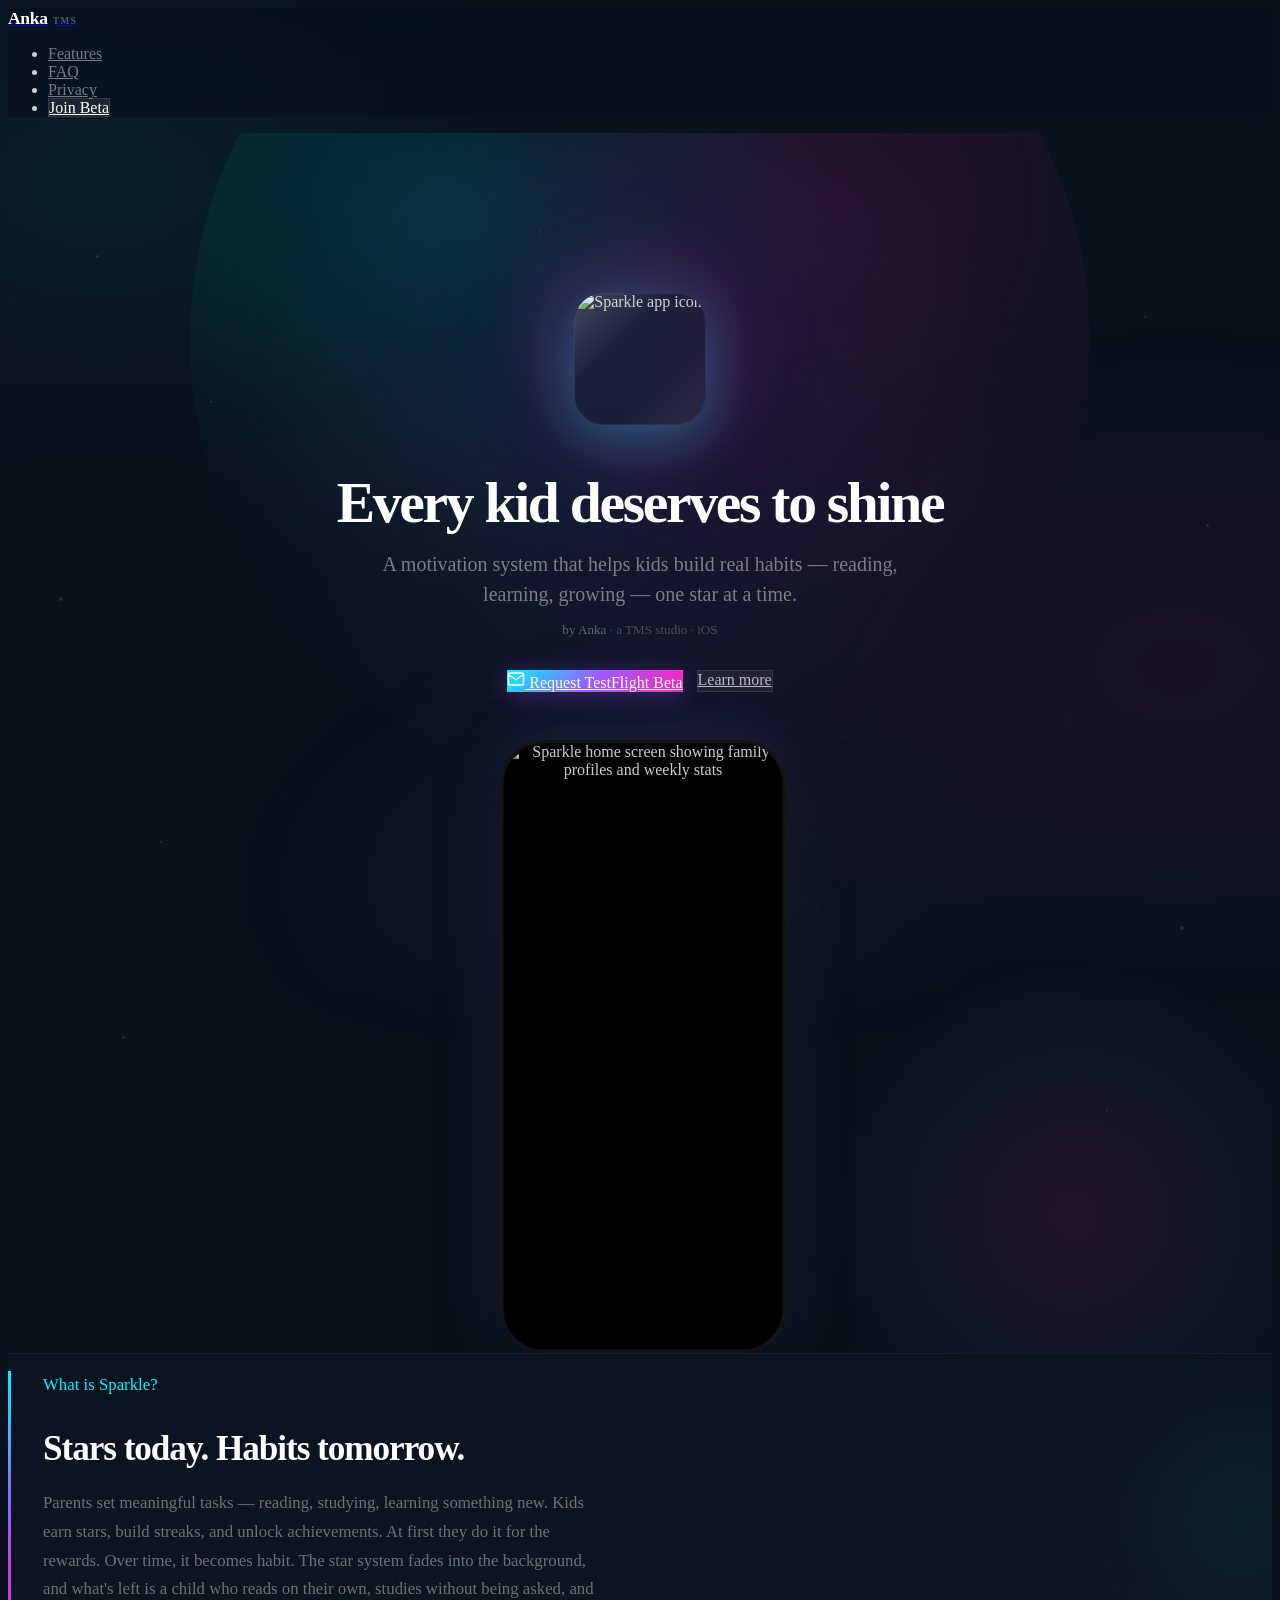
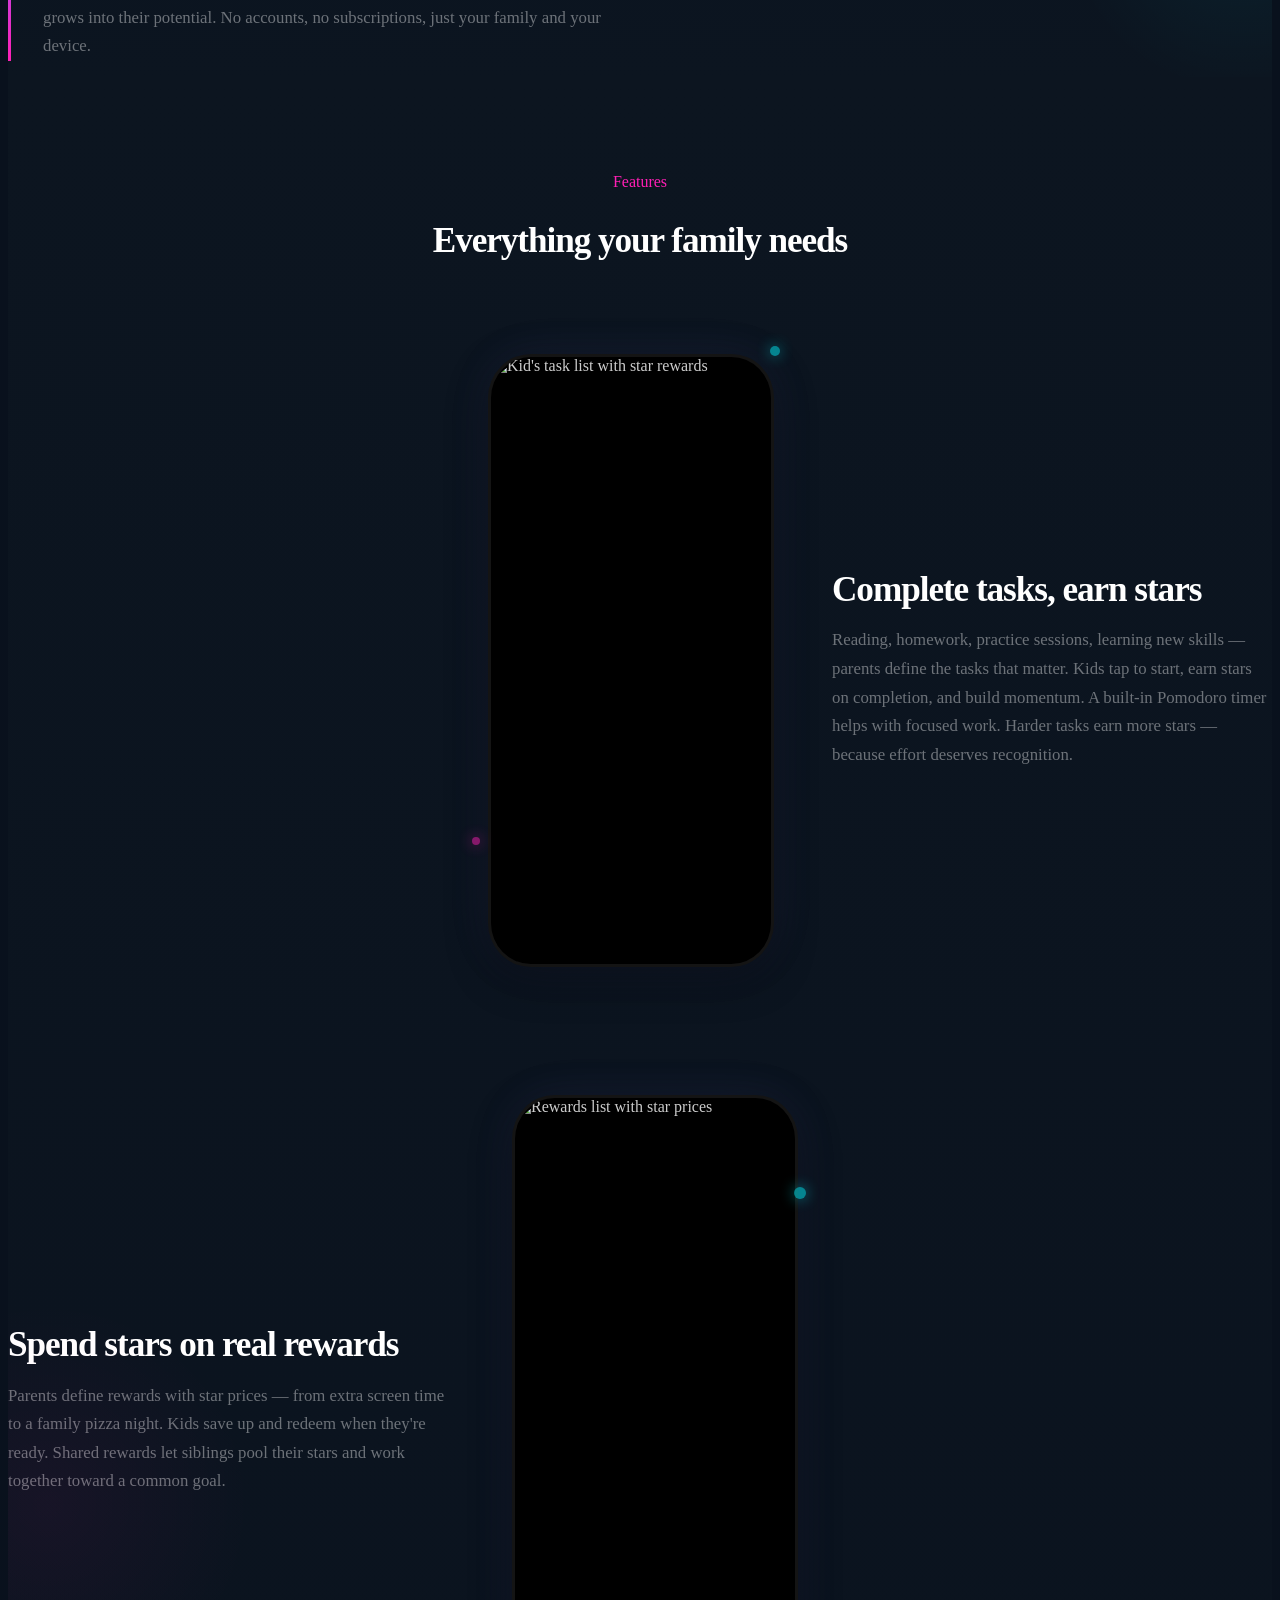
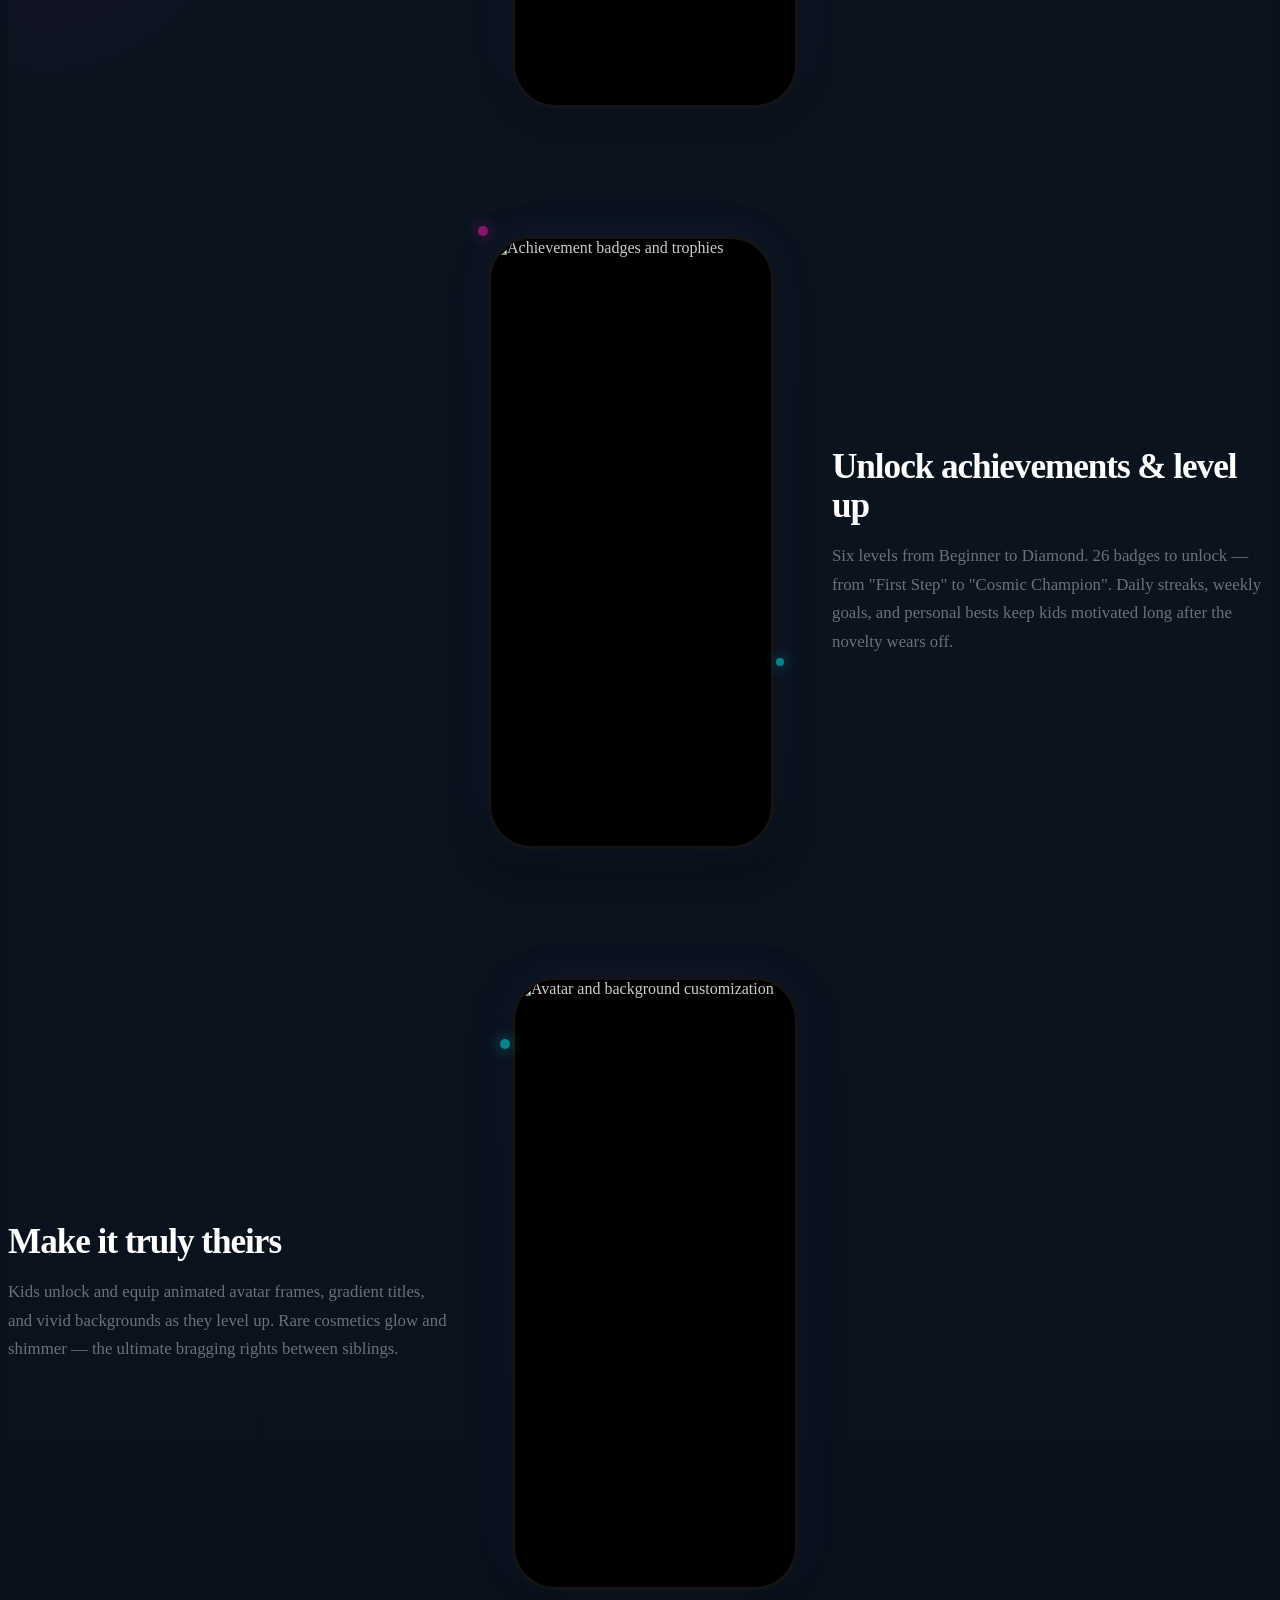
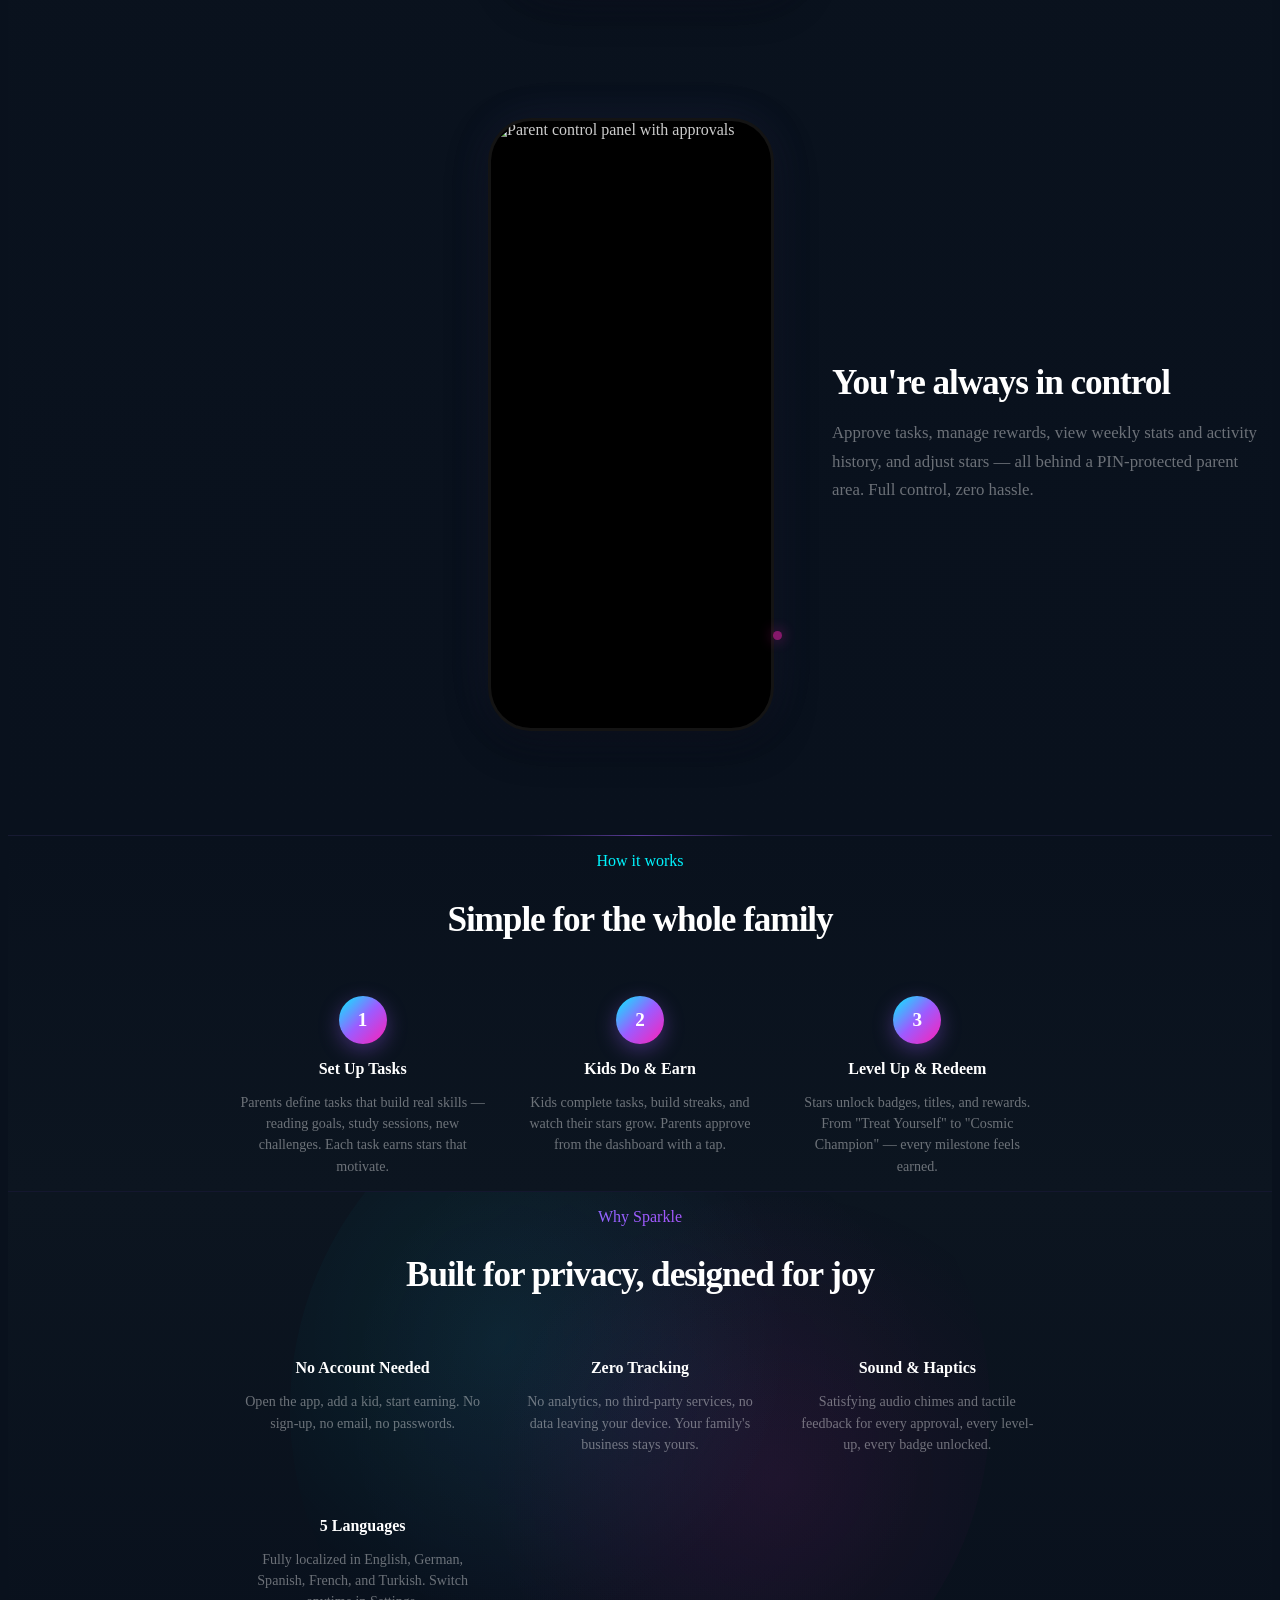
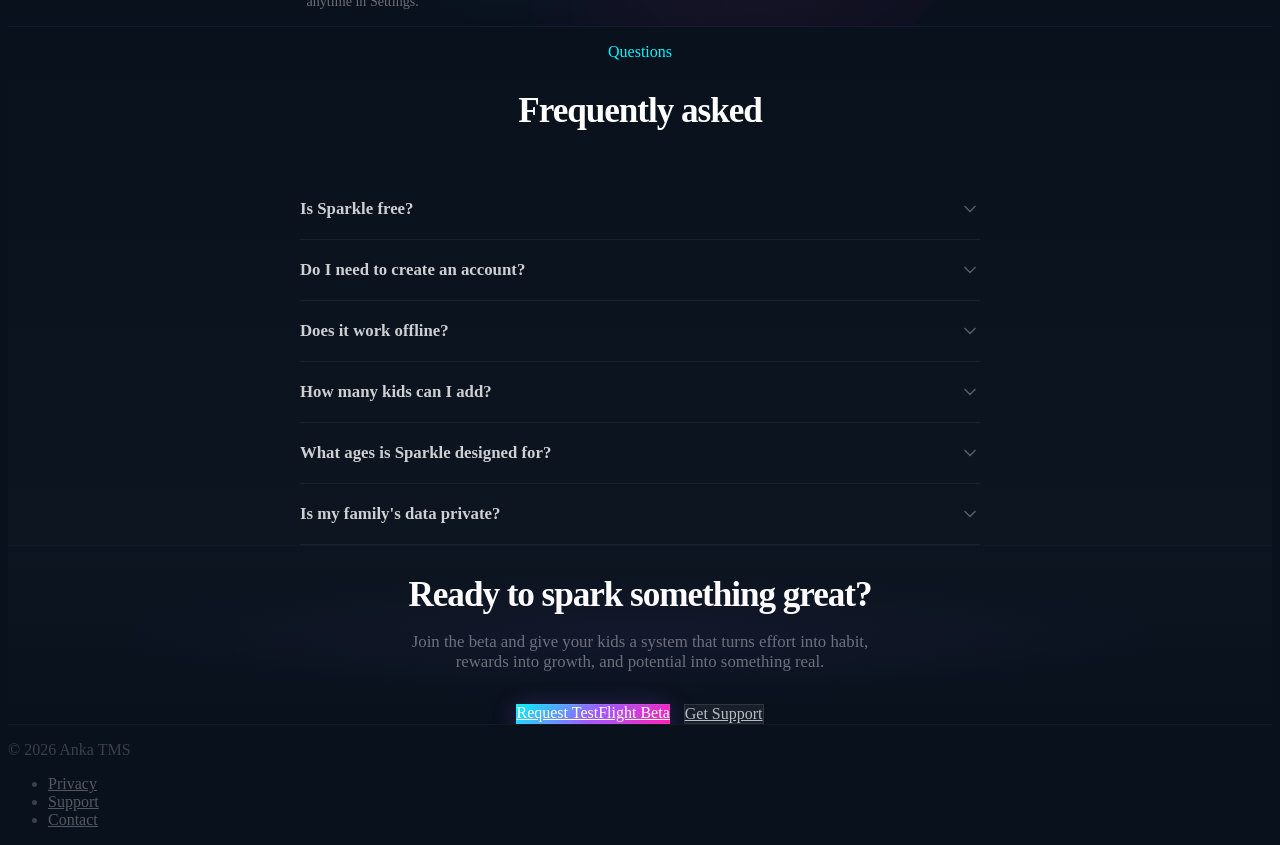
==== commit 7f16d373: "visual refresh: E1 Classic cosmic theme on root + sparkle pages Reskins both the studio landing (/) " ====
--- a/sparkle/index.html
+++ b/sparkle/index.html
@@ -11,17 +11,73 @@
     <meta property="og:url" content="https://ankatms.com/sparkle">
     <meta property="og:type" content="website">
     <meta name="twitter:card" content="summary">
-    <link rel="icon" type="image/png" href="/assets/images/favicon-32.png" sizes="32x32">
-    <link rel="apple-touch-icon" href="/assets/images/apple-touch-icon.png">
+    <link rel="icon" type="image/png" href="assets/images/favicon-32.png" sizes="32x32">
+    <link rel="apple-touch-icon" href="assets/images/apple-touch-icon.png">
     <link rel="preconnect" href="https://fonts.googleapis.com">
     <link rel="preconnect" href="https://fonts.gstatic.com" crossorigin>
     <link href="https://fonts.googleapis.com/css2?family=Inter:wght@400;500;600;700&family=Fraunces:opsz,wght@9..144,400;9..144,600;9..144,700&display=swap" rel="stylesheet">
-    <link rel="stylesheet" href="/assets/css/shared.css">
+    <link rel="stylesheet" href="assets/css/shared.css">
     <style>
-        body { background: #09111D; color: rgba(255,255,255,0.8); }
+        /* ============================================
+           E1 Classic Diagonal — selection palette
+           ============================================ */
+        :root {
+            --e1-cyan: #00F5FF;
+            --e1-violet: #9D5BFF;
+            --e1-magenta: #FF1FB5;
+            --e1-gradient: linear-gradient(135deg, var(--e1-cyan) 0%, var(--e1-violet) 50%, var(--e1-magenta) 100%);
+        }
+        /* Override existing sparkle tokens to E1 family so all downstream rules retune */
+        :root {
+            --sparkle-cyan: #00F5FF;
+            --sparkle-magenta: #FF1FB5;
+            --sparkle-purple: #9D5BFF;
+        }
+
+        body { background: #09111D; color: rgba(255,255,255,0.8); position: relative; }
+
+        /* ---- Global cosmic scene ---- */
+        body::before {
+            content: ''; position: fixed; inset: 0;
+            background-image:
+                radial-gradient(1px 1px at 12% 22%, rgba(255,255,255,0.55), transparent 50%),
+                radial-gradient(1px 1px at 28% 67%, rgba(255,255,255,0.4), transparent 50%),
+                radial-gradient(1.5px 1.5px at 41% 14%, rgba(0,245,255,0.6), transparent 50%),
+                radial-gradient(1px 1px at 55% 80%, rgba(255,255,255,0.5), transparent 50%),
+                radial-gradient(1px 1px at 67% 30%, rgba(255,255,255,0.45), transparent 50%),
+                radial-gradient(1.5px 1.5px at 78% 58%, rgba(255,31,181,0.5), transparent 50%),
+                radial-gradient(1px 1px at 88% 12%, rgba(255,255,255,0.5), transparent 50%),
+                radial-gradient(1px 1px at 92% 76%, rgba(157,91,255,0.55), transparent 50%),
+                radial-gradient(1px 1px at 8% 88%, rgba(255,255,255,0.4), transparent 50%),
+                radial-gradient(1px 1px at 35% 35%, rgba(255,255,255,0.3), transparent 50%),
+                radial-gradient(1px 1px at 62% 50%, rgba(255,255,255,0.35), transparent 50%),
+                radial-gradient(1px 1px at 18% 50%, rgba(255,255,255,0.3), transparent 50%);
+            background-size: 700px 700px; background-repeat: repeat;
+            opacity: 0.7; pointer-events: none; z-index: 0;
+            animation: starTwinkle 8s ease-in-out infinite;
+        }
+        body::after {
+            content: ''; position: fixed; inset: -10%;
+            background:
+                radial-gradient(ellipse 50% 40% at 15% 25%, rgba(0, 245, 255, 0.07) 0%, transparent 60%),
+                radial-gradient(ellipse 60% 50% at 85% 70%, rgba(255, 31, 181, 0.07) 0%, transparent 60%),
+                radial-gradient(ellipse 40% 35% at 50% 90%, rgba(157, 91, 255, 0.05) 0%, transparent 65%);
+            filter: blur(40px); pointer-events: none; z-index: 0;
+            animation: auroraDrift 22s ease-in-out infinite;
+        }
+        @keyframes starTwinkle {
+            0%, 100% { opacity: 0.55; }
+            50% { opacity: 0.85; }
+        }
+        @keyframes auroraDrift {
+            0%, 100% { transform: translate(0, 0) scale(1); }
+            33% { transform: translate(2%, -2%) scale(1.05); }
+            66% { transform: translate(-2%, 1%) scale(0.97); }
+        }
+        nav, section, footer { position: relative; z-index: 2; }
 
         /* ---- Dark nav ---- */
-        nav { background: rgba(9,17,29,0.8); border-bottom-color: rgba(255,255,255,0.06); }
+        nav { background: rgba(9,17,29,0.72); border-bottom-color: rgba(157,91,255,0.08); backdrop-filter: saturate(160%) blur(24px); -webkit-backdrop-filter: saturate(160%) blur(24px); }
         .logo { display: flex; align-items: baseline; gap: 5px; }
         .logo-word {
             font-family: var(--font-display); font-size: 1.1rem; font-weight: 700;
@@ -31,31 +87,50 @@
         .logo-tms { font-size: 0.6rem; font-weight: 600; letter-spacing: 0.12em; text-transform: uppercase; color: rgba(255,255,255,0.3); }
         .nav-links a { color: rgba(255,255,255,0.45); }
         .nav-links a:hover { color: #fff; }
-        .nav-links a::after { background: linear-gradient(90deg, var(--sparkle-cyan), var(--sparkle-magenta)); }
+        .nav-links a::after { background: var(--e1-gradient); }
         .nav-links .nav-cta { background: rgba(255,255,255,0.08); border: 1px solid rgba(255,255,255,0.1); color: #fff; }
         .nav-links .nav-cta:hover { background: rgba(255,255,255,0.14); box-shadow: none; }
 
         /* ---- Hero ---- */
         .hero {
             position: relative; padding: 160px 24px 0; text-align: center;
-            background: #09111D; overflow: hidden;
+            background: transparent; overflow: hidden;
         }
         .hero::before {
             content: ''; position: absolute; top: -20%; left: 50%; transform: translateX(-50%);
-            width: 700px; height: 700px;
-            background: radial-gradient(circle, rgba(0,212,255,0.1) 0%, rgba(224,64,251,0.06) 40%, transparent 70%);
-            border-radius: 50%; animation: pulse 6s ease-in-out infinite;
+            width: 900px; height: 900px;
+            background:
+                radial-gradient(circle at 28% 35%, rgba(0,245,255,0.13) 0%, transparent 45%),
+                radial-gradient(circle at 72% 35%, rgba(255,31,181,0.12) 0%, transparent 45%),
+                radial-gradient(circle at 50% 65%, rgba(157,91,255,0.10) 0%, transparent 55%);
+            border-radius: 50%; animation: pulse 8s ease-in-out infinite;
         }
         .hero::after {
             content: ''; position: absolute; bottom: -10%; right: -5%;
-            width: 500px; height: 500px;
-            background: radial-gradient(circle, rgba(224,64,251,0.1) 0%, transparent 60%);
-            border-radius: 50%; animation: pulse 8s ease-in-out infinite reverse;
+            width: 520px; height: 520px;
+            background: radial-gradient(circle, rgba(255,31,181,0.10) 0%, rgba(157,91,255,0.06) 40%, transparent 70%);
+            border-radius: 50%; animation: pulse 10s ease-in-out infinite reverse;
         }
         .hero-content { position: relative; z-index: 2; max-width: 720px; margin: 0 auto; }
         .hero-icon {
-            width: 120px; height: 120px; border-radius: 28px; margin: 0 auto 32px; overflow: hidden;
-            box-shadow: 0 8px 40px rgba(0,212,255,0.2), 0 0 80px rgba(224,64,251,0.1);
+            position: relative;
+            width: 132px; height: 132px; border-radius: 30px;
+            margin: 0 auto 32px; overflow: hidden;
+            box-shadow:
+                0 12px 50px rgba(0,245,255,0.28),
+                0 0 90px rgba(255,31,181,0.22),
+                0 0 140px rgba(157,91,255,0.14),
+                0 0 0 1px rgba(255,255,255,0.06) inset;
+            animation: iconFloat 5.5s ease-in-out infinite;
+        }
+        .hero-icon::after {
+            content: ''; position: absolute; inset: 0; border-radius: inherit;
+            background: linear-gradient(135deg, rgba(255,255,255,0.18) 0%, transparent 35%, transparent 65%, rgba(255,255,255,0.06) 100%);
+            pointer-events: none;
+        }
+        @keyframes iconFloat {
+            0%, 100% { transform: translateY(0); }
+            50% { transform: translateY(-6px); }
         }
         .hero-icon img { width: 100%; height: 100%; object-fit: cover; }
         .hero h1 {
@@ -68,8 +143,8 @@
         .hero .attribution a:hover { color: rgba(255,255,255,0.6); }
         .hero-actions { display: flex; gap: 14px; justify-content: center; flex-wrap: wrap; }
 
-        .btn-hero { background: #fff; color: #09111D; box-shadow: 0 4px 24px rgba(255,255,255,0.1); }
-        .btn-hero:hover { transform: scale(1.04) translateY(-1px); box-shadow: 0 8px 32px rgba(255,255,255,0.15); }
+        .btn-hero { background: var(--e1-gradient); color: #fff; box-shadow: 0 4px 24px rgba(157,91,255,0.32), 0 0 0 1px rgba(255,255,255,0.06) inset; }
+        .btn-hero:hover { transform: scale(1.04) translateY(-1px); filter: brightness(1.08) saturate(1.05); box-shadow: 0 8px 32px rgba(255,31,181,0.4), 0 0 0 1px rgba(255,255,255,0.1) inset; }
         .btn-ghost { background: rgba(255,255,255,0.06); color: rgba(255,255,255,0.7); border: 1.5px solid rgba(255,255,255,0.1); }
         .btn-ghost:hover { background: rgba(255,255,255,0.1); border-color: rgba(255,255,255,0.2); }
 
@@ -80,20 +155,22 @@
             position: relative; width: 100%; aspect-ratio: 393 / 852;
             border-radius: clamp(32px, 15%, 44px); overflow: hidden; background: #000;
             border: 3px solid rgba(255,255,255,0.08);
-            box-shadow: 0 20px 60px rgba(0,0,0,0.5), 0 0 60px rgba(0,212,255,0.06), 0 0 60px rgba(224,64,251,0.04);
+            box-shadow: 0 20px 60px rgba(0,0,0,0.5), 0 0 70px rgba(0,245,255,0.10), 0 0 70px rgba(255,31,181,0.10), 0 0 0 1px rgba(157,91,255,0.08) inset;
         }
         .phone-frame img { width: 100%; height: 100%; object-fit: cover; object-position: top; display: block; }
 
         .hero-dots span { position: absolute; border-radius: 50%; background: rgba(255,255,255,0.1); pointer-events: none; }
 
         /* ---- Intro ---- */
-        .intro { background: #0C1520; border-top: 1px solid rgba(255,255,255,0.04); }
-        .intro-inner { border-left: 3px solid transparent; border-image: linear-gradient(180deg, var(--sparkle-cyan), var(--sparkle-magenta)) 1; padding-left: 32px; }
+        .intro { background: linear-gradient(180deg, #0A1320 0%, #0C1520 100%); border-top: 1px solid rgba(157,91,255,0.08); position: relative; overflow: hidden; }
+        .intro::before { content: ''; position: absolute; top: 50%; right: -180px; transform: translateY(-50%); width: 420px; height: 420px; background: radial-gradient(circle, rgba(0,245,255,0.06), transparent 60%); border-radius: 50%; pointer-events: none; }
+        .intro-inner { border-left: 3px solid transparent; border-image: linear-gradient(180deg, var(--e1-cyan), var(--e1-violet), var(--e1-magenta)) 1; padding-left: 32px; }
         .intro h2 { font-family: var(--font-display); font-size: clamp(1.5rem, 3vw, 2.2rem); font-weight: 700; letter-spacing: -0.03em; line-height: 1.15; margin-bottom: 20px; color: #fff; }
         .intro p { font-size: 1.05rem; color: rgba(255,255,255,0.4); line-height: 1.7; max-width: 560px; }
 
         /* ---- Features ---- */
-        .features { background: #09111D; padding-top: 80px; padding-bottom: 40px; }
+        .features { background: linear-gradient(180deg, #0C1520 0%, #09111D 100%); padding-top: 80px; padding-bottom: 40px; position: relative; overflow: hidden; }
+        .features::before { content: ''; position: absolute; top: 30%; left: -200px; width: 480px; height: 480px; background: radial-gradient(circle, rgba(255,31,181,0.05), transparent 60%); border-radius: 50%; pointer-events: none; }
         .features-header { text-align: center; margin-bottom: 24px; }
         .features-header h2 { font-family: var(--font-display); font-size: clamp(1.5rem, 3vw, 2.2rem); font-weight: 700; letter-spacing: -0.03em; line-height: 1.15; color: #fff; }
 
@@ -106,42 +183,44 @@
         .feature-block-phone { flex-shrink: 0; width: 280px; position: relative; }
         .feature-block-phone .phone-frame {
             border-color: rgba(255,255,255,0.08);
-            box-shadow: 0 12px 40px rgba(0,0,0,0.4), 0 0 40px rgba(0,212,255,0.04);
+            box-shadow: 0 12px 40px rgba(0,0,0,0.4), 0 0 50px rgba(0,245,255,0.06), 0 0 50px rgba(255,31,181,0.06);
         }
 
         .float-star { position: absolute; border-radius: 50%; opacity: 0.5; pointer-events: none; animation: float 3s ease-in-out infinite; }
-        .float-star-cyan { background: var(--sparkle-cyan); box-shadow: 0 0 12px var(--sparkle-cyan); }
-        .float-star-magenta { background: var(--sparkle-magenta); box-shadow: 0 0 12px var(--sparkle-magenta); }
+        .float-star-cyan { background: var(--e1-cyan); box-shadow: 0 0 14px var(--e1-cyan); }
+        .float-star-magenta { background: var(--e1-magenta); box-shadow: 0 0 14px var(--e1-magenta); }
+        .float-star-violet { background: var(--e1-violet); box-shadow: 0 0 14px var(--e1-violet); }
         .float-star-gold { background: var(--sparkle-star-yellow); box-shadow: 0 0 10px var(--sparkle-star-yellow); }
         .float-star-slow { animation: float-slow 5s ease-in-out infinite; }
 
         /* ---- How it Works ---- */
-        .how-it-works { background: #0C1520; border-top: 1px solid rgba(255,255,255,0.04); }
+        .how-it-works { background: linear-gradient(180deg, #09111D 0%, #0C1520 100%); border-top: 1px solid rgba(157,91,255,0.08); position: relative; }
+        .how-it-works::before { content: ''; position: absolute; top: -1px; left: 50%; transform: translateX(-50%); width: 220px; height: 1px; background: linear-gradient(90deg, transparent, var(--e1-violet), transparent); opacity: 0.5; }
         .how-it-works h2 { text-align: center; font-family: var(--font-display); font-size: clamp(1.5rem, 3vw, 2.2rem); font-weight: 700; letter-spacing: -0.03em; line-height: 1.15; margin-bottom: 56px; color: #fff; }
         .steps { display: grid; grid-template-columns: repeat(auto-fit, minmax(200px, 1fr)); gap: 32px; max-width: 800px; margin: 0 auto; }
         .step { text-align: center; }
-        .step-number { width: 48px; height: 48px; border-radius: 50%; background: linear-gradient(135deg, var(--sparkle-cyan), var(--sparkle-magenta)); color: #fff; font-weight: 700; font-size: 1.2rem; display: flex; align-items: center; justify-content: center; margin: 0 auto 16px; }
+        .step-number { width: 48px; height: 48px; border-radius: 50%; background: var(--e1-gradient); color: #fff; font-weight: 700; font-size: 1.2rem; display: flex; align-items: center; justify-content: center; margin: 0 auto 16px; box-shadow: 0 6px 20px rgba(157,91,255,0.35); }
         .step h3 { font-size: 1rem; font-weight: 600; margin-bottom: 8px; color: #fff; }
         .step p { font-size: 0.88rem; color: rgba(255,255,255,0.4); line-height: 1.5; }
 
         /* ---- Highlights ---- */
-        .highlights { background: #09111D; text-align: center; position: relative; overflow: hidden; border-top: 1px solid rgba(255,255,255,0.04); }
-        .highlights::before { content: ''; position: absolute; top: 50%; left: 50%; transform: translate(-50%, -50%); width: 600px; height: 600px; background: radial-gradient(circle, rgba(0,212,255,0.06) 0%, rgba(224,64,251,0.04) 30%, transparent 60%); border-radius: 50%; }
+        .highlights { background: linear-gradient(180deg, #0C1520 0%, #09111D 100%); text-align: center; position: relative; overflow: hidden; border-top: 1px solid rgba(157,91,255,0.08); }
+        .highlights::before { content: ''; position: absolute; top: 50%; left: 50%; transform: translate(-50%, -50%); width: 700px; height: 700px; background: radial-gradient(circle at 30% 40%, rgba(0,245,255,0.07) 0%, transparent 45%), radial-gradient(circle at 70% 60%, rgba(255,31,181,0.07) 0%, transparent 45%), radial-gradient(circle at 50% 50%, rgba(157,91,255,0.05) 0%, transparent 60%); border-radius: 50%; }
         .highlights-content { position: relative; z-index: 2; }
-        .highlights .section-label { color: var(--sparkle-cyan); }
+        .highlights .section-label { background: var(--e1-gradient); -webkit-background-clip: text; background-clip: text; -webkit-text-fill-color: transparent; color: transparent; }
         .highlights h2 { font-family: var(--font-display); font-size: clamp(1.5rem, 3vw, 2.2rem); font-weight: 700; letter-spacing: -0.03em; line-height: 1.15; margin-bottom: 48px; color: #fff; }
         .highlight-grid { display: grid; grid-template-columns: repeat(auto-fit, minmax(200px, 1fr)); gap: 32px; max-width: 800px; margin: 0 auto; }
         .highlight-item h3 { font-size: 1rem; font-weight: 600; color: #fff; margin-bottom: 6px; }
         .highlight-item p { font-size: 0.88rem; color: rgba(255,255,255,0.4); line-height: 1.5; }
 
         /* ---- FAQ ---- */
-        .faq { background: #0C1520; border-top: 1px solid rgba(255,255,255,0.04); }
+        .faq { background: linear-gradient(180deg, #09111D 0%, #0C1520 100%); border-top: 1px solid rgba(157,91,255,0.08); }
         .faq-header { text-align: center; margin-bottom: 48px; }
         .faq-header h2 { font-family: var(--font-display); font-size: clamp(1.5rem, 3vw, 2.2rem); font-weight: 700; letter-spacing: -0.03em; line-height: 1.15; color: #fff; }
         .faq-list { max-width: 680px; margin: 0 auto; }
         .faq-item { border-bottom: 1px solid rgba(255,255,255,0.06); }
         .faq-question { display: flex; justify-content: space-between; align-items: center; cursor: pointer; background: none; border: none; width: 100%; text-align: left; font-size: 1.05rem; font-weight: 600; color: rgba(255,255,255,0.8); font-family: var(--font); padding: 20px 0; }
-        .faq-question:hover { color: var(--sparkle-cyan); }
+        .faq-question:hover { color: var(--e1-cyan); }
         .faq-chevron { flex-shrink: 0; width: 20px; height: 20px; transition: transform 0.25s ease; color: rgba(255,255,255,0.3); }
         .faq-item.open .faq-chevron { transform: rotate(180deg); }
         .faq-answer { display: grid; grid-template-rows: 0fr; transition: grid-template-rows 0.3s ease, opacity 0.3s ease; opacity: 0; }
@@ -150,7 +229,8 @@
         .faq-answer-inner p { padding: 0 0 20px; font-size: 0.95rem; color: rgba(255,255,255,0.4); line-height: 1.65; }
 
         /* ---- CTA ---- */
-        .cta { background: #09111D; text-align: center; border-top: 1px solid rgba(255,255,255,0.04); }
+        .cta { background: linear-gradient(180deg, #0C1520 0%, #09111D 100%); text-align: center; border-top: 1px solid rgba(157,91,255,0.08); position: relative; overflow: hidden; }
+        .cta::before { content: ''; position: absolute; inset: 0; background: radial-gradient(ellipse 60% 50% at 50% 50%, rgba(157,91,255,0.06), transparent 70%); pointer-events: none; }
         .cta h2 { font-family: var(--font-display); font-size: clamp(1.5rem, 3vw, 2.2rem); font-weight: 700; letter-spacing: -0.03em; line-height: 1.15; margin-bottom: 16px; color: #fff; }
         .cta p { font-size: 1.05rem; color: rgba(255,255,255,0.4); margin-bottom: 32px; max-width: 480px; margin-left: auto; margin-right: auto; }
         .cta-actions { display: flex; gap: 14px; justify-content: center; flex-wrap: wrap; }
@@ -195,7 +275,7 @@
                 <li><a href="#features">Features</a></li>
                 <li><a href="#faq">FAQ</a></li>
                 <li><a href="/sparkle/privacy">Privacy</a></li>
-                <li><a href="mailto:support@ankatms.com?subject=Sparkle%20TestFlight%20Beta%20Request" class="nav-cta">Join Beta</a></li>
+                <li><a href="/cdn-cgi/l/email-protection#a7d4d2d7d7c8d5d3e7c6c9ccc6d3cad489c4c8ca98d4d2c5cdc2c4d39af4d7c6d5cccbc2829597f3c2d4d3e1cbcec0cfd3829597e5c2d3c6829597f5c2d6d2c2d4d3" class="nav-cta">Join Beta</a></li>
             </ul>
         </div>
     </nav>
@@ -220,13 +300,13 @@
 
         <div class="hero-content fade-in">
             <div class="hero-icon">
-                <img src="/assets/images/sparkle-icon.jpeg" alt="Sparkle app icon" width="120" height="120">
+                <img src="assets/images/sparkle-icon-e1-classic.png" alt="Sparkle app icon" width="120" height="120">
             </div>
             <h1>Every kid deserves to shine</h1>
             <p class="tagline">A motivation system that helps kids build real habits &mdash; reading, learning, growing &mdash; one star at a time.</p>
             <p class="attribution"><a href="/">by Anka</a> &middot; a TMS studio &middot; iOS</p>
             <div class="hero-actions">
-                <a href="mailto:support@ankatms.com?subject=Sparkle%20TestFlight%20Beta%20Request" class="btn btn-hero">
+                <a href="/cdn-cgi/l/email-protection#ec9f999c9c839e98ac8d82878d98819fc28f8381d39f998e86898f98d1bf9c8d9e878089c9dedcb8899f98aa80858b8498c9dedcae89988dc9dedcbe899d99899f98" class="btn btn-hero">
                     <svg width="18" height="18" viewBox="0 0 24 24" fill="none" stroke="currentColor" stroke-width="2" stroke-linecap="round" stroke-linejoin="round"><path d="M4 4h16c1.1 0 2 .9 2 2v12c0 1.1-.9 2-2 2H4c-1.1 0-2-.9-2-2V6c0-1.1.9-2 2-2z"/><polyline points="22,6 12,13 2,6"/></svg>
                     Request TestFlight Beta
                 </a>
@@ -238,7 +318,7 @@
         <div class="hero-phone fade-in fade-in-delay-2">
             <div class="phone-mockup">
                 <div class="phone-frame">
-                    <img src="/assets/images/sparkle/screen-home.jpg" alt="Sparkle home screen showing family profiles and weekly stats" width="603" height="1311">
+                    <img src="assets/images/sparkle/screen-home.jpg" alt="Sparkle home screen showing family profiles and weekly stats" width="603" height="1311">
                 </div>
             </div>
         </div>
@@ -272,7 +352,7 @@
                 <div class="feature-block-phone">
                     <div class="phone-mockup" style="animation: none;">
                         <div class="phone-frame">
-                            <img src="/assets/images/sparkle/screen-tasks.jpg" alt="Kid's task list with star rewards" width="603" height="1311" loading="lazy">
+                            <img src="assets/images/sparkle/screen-tasks.jpg" alt="Kid's task list with star rewards" width="603" height="1311" loading="lazy">
                         </div>
                     </div>
                     <span class="float-star float-star-cyan" style="top: -8px; right: -12px; width: 10px; height: 10px;"></span>
@@ -289,7 +369,7 @@
                 <div class="feature-block-phone">
                     <div class="phone-mockup" style="animation: none;">
                         <div class="phone-frame">
-                            <img src="/assets/images/sparkle/screen-rewards.jpg" alt="Rewards list with star prices" width="603" height="1311" loading="lazy">
+                            <img src="assets/images/sparkle/screen-rewards.jpg" alt="Rewards list with star prices" width="603" height="1311" loading="lazy">
                         </div>
                     </div>
                     <span class="float-star float-star-cyan" style="top: 15%; right: -14px; width: 12px; height: 12px; animation-delay: 0.5s;"></span>
@@ -305,7 +385,7 @@
                 <div class="feature-block-phone">
                     <div class="phone-mockup" style="animation: none;">
                         <div class="phone-frame">
-                            <img src="/assets/images/sparkle/screen-badges.jpg" alt="Achievement badges and trophies" width="603" height="1311" loading="lazy">
+                            <img src="assets/images/sparkle/screen-badges.jpg" alt="Achievement badges and trophies" width="603" height="1311" loading="lazy">
                         </div>
                     </div>
                     <span class="float-star float-star-magenta float-star-slow" style="top: -10px; left: -10px; width: 10px; height: 10px;"></span>
@@ -322,7 +402,7 @@
                 <div class="feature-block-phone">
                     <div class="phone-mockup" style="animation: none;">
                         <div class="phone-frame">
-                            <img src="/assets/images/sparkle/screen-customize.jpg" alt="Avatar and background customization" width="603" height="1311" loading="lazy">
+                            <img src="assets/images/sparkle/screen-customize.jpg" alt="Avatar and background customization" width="603" height="1311" loading="lazy">
                         </div>
                     </div>
                     <span class="float-star float-star-cyan" style="top: 10%; left: -12px; width: 10px; height: 10px; animation-delay: 0.3s;"></span>
@@ -338,7 +418,7 @@
                 <div class="feature-block-phone">
                     <div class="phone-mockup" style="animation: none;">
                         <div class="phone-frame">
-                            <img src="/assets/images/sparkle/screen-control.jpg" alt="Parent control panel with approvals" width="603" height="1311" loading="lazy">
+                            <img src="assets/images/sparkle/screen-control.jpg" alt="Parent control panel with approvals" width="603" height="1311" loading="lazy">
                         </div>
                     </div>
                     <span class="float-star float-star-magenta float-star-slow" style="bottom: 15%; right: -14px; width: 9px; height: 9px;"></span>
@@ -475,7 +555,7 @@
                 <h2>Ready to spark something great?</h2>
                 <p>Join the beta and give your kids a system that turns effort into habit, rewards into growth, and potential into something real.</p>
                 <div class="cta-actions">
-                    <a href="mailto:support@ankatms.com?subject=Sparkle%20TestFlight%20Beta%20Request" class="btn btn-hero">Request TestFlight Beta</a>
+                    <a href="/cdn-cgi/l/email-protection#80f3f5f0f0eff2f4c0e1eeebe1f4edf3aee3efedbff3f5e2eae5e3f4bdd3f0e1f2ebece5a5b2b0d4e5f3f4c6ece9e7e8f4a5b2b0c2e5f4e1a5b2b0d2e5f1f5e5f3f4" class="btn btn-hero">Request TestFlight Beta</a>
                     <a href="/sparkle/support" class="btn btn-ghost">Get Support</a>
                 </div>
                 <!-- App Store rating — uncomment after launch
@@ -503,12 +583,12 @@
             <ul class="footer-links" style="">
                 <li><a href="/sparkle/privacy" style="color: rgba(255,255,255,0.3);">Privacy</a></li>
                 <li><a href="/sparkle/support" style="color: rgba(255,255,255,0.3);">Support</a></li>
-                <li><a href="mailto:support@ankatms.com" style="color: rgba(255,255,255,0.3);">Contact</a></li>
+                <li><a href="/cdn-cgi/l/email-protection#bfcccacfcfd0cdcbffded1d4decbd2cc91dcd0d2" style="color: rgba(255,255,255,0.3);">Contact</a></li>
             </ul>
         </div>
     </footer>
 
-    <script>
+    <script data-cfasync="false" src="/cdn-cgi/scripts/5c5dd728/cloudflare-static/email-decode.min.js"></script><script>
         // Scroll-triggered fade-in
         const observer = new IntersectionObserver((entries) => {
             entries.forEach(entry => {
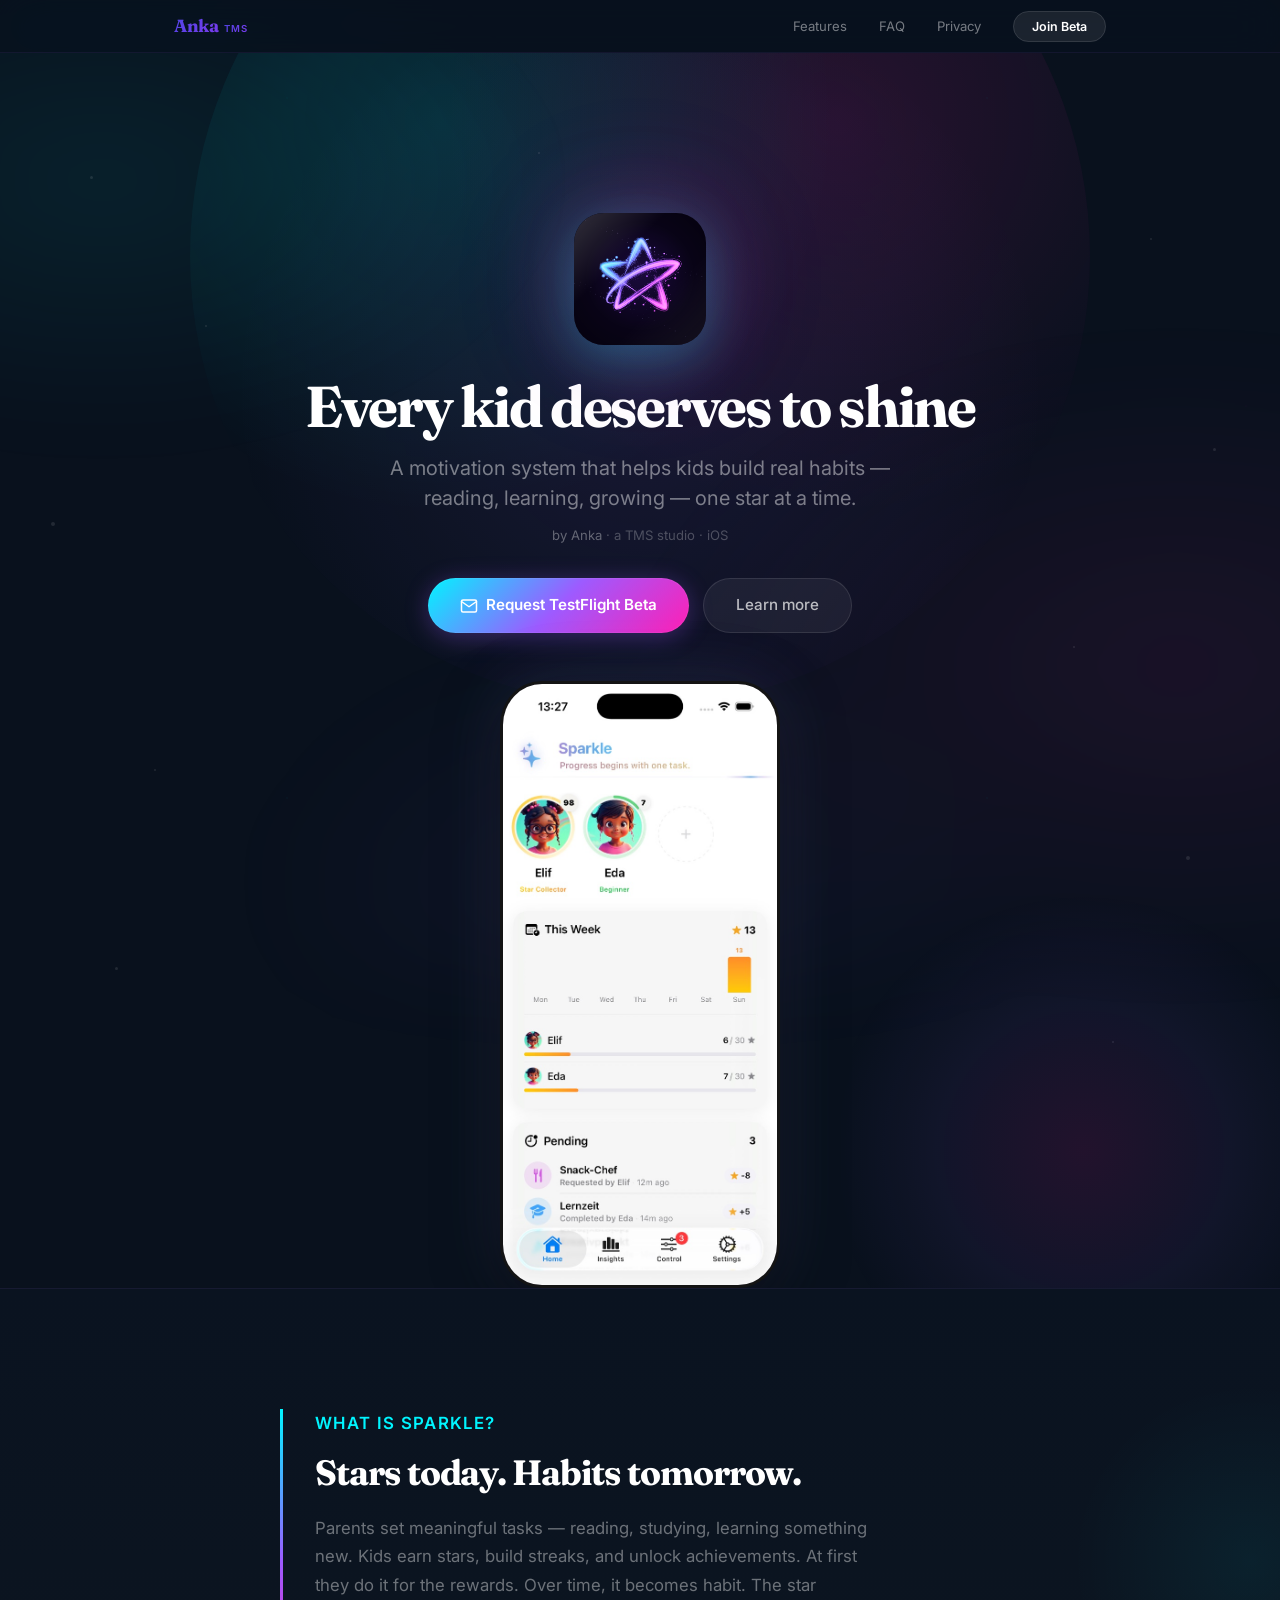
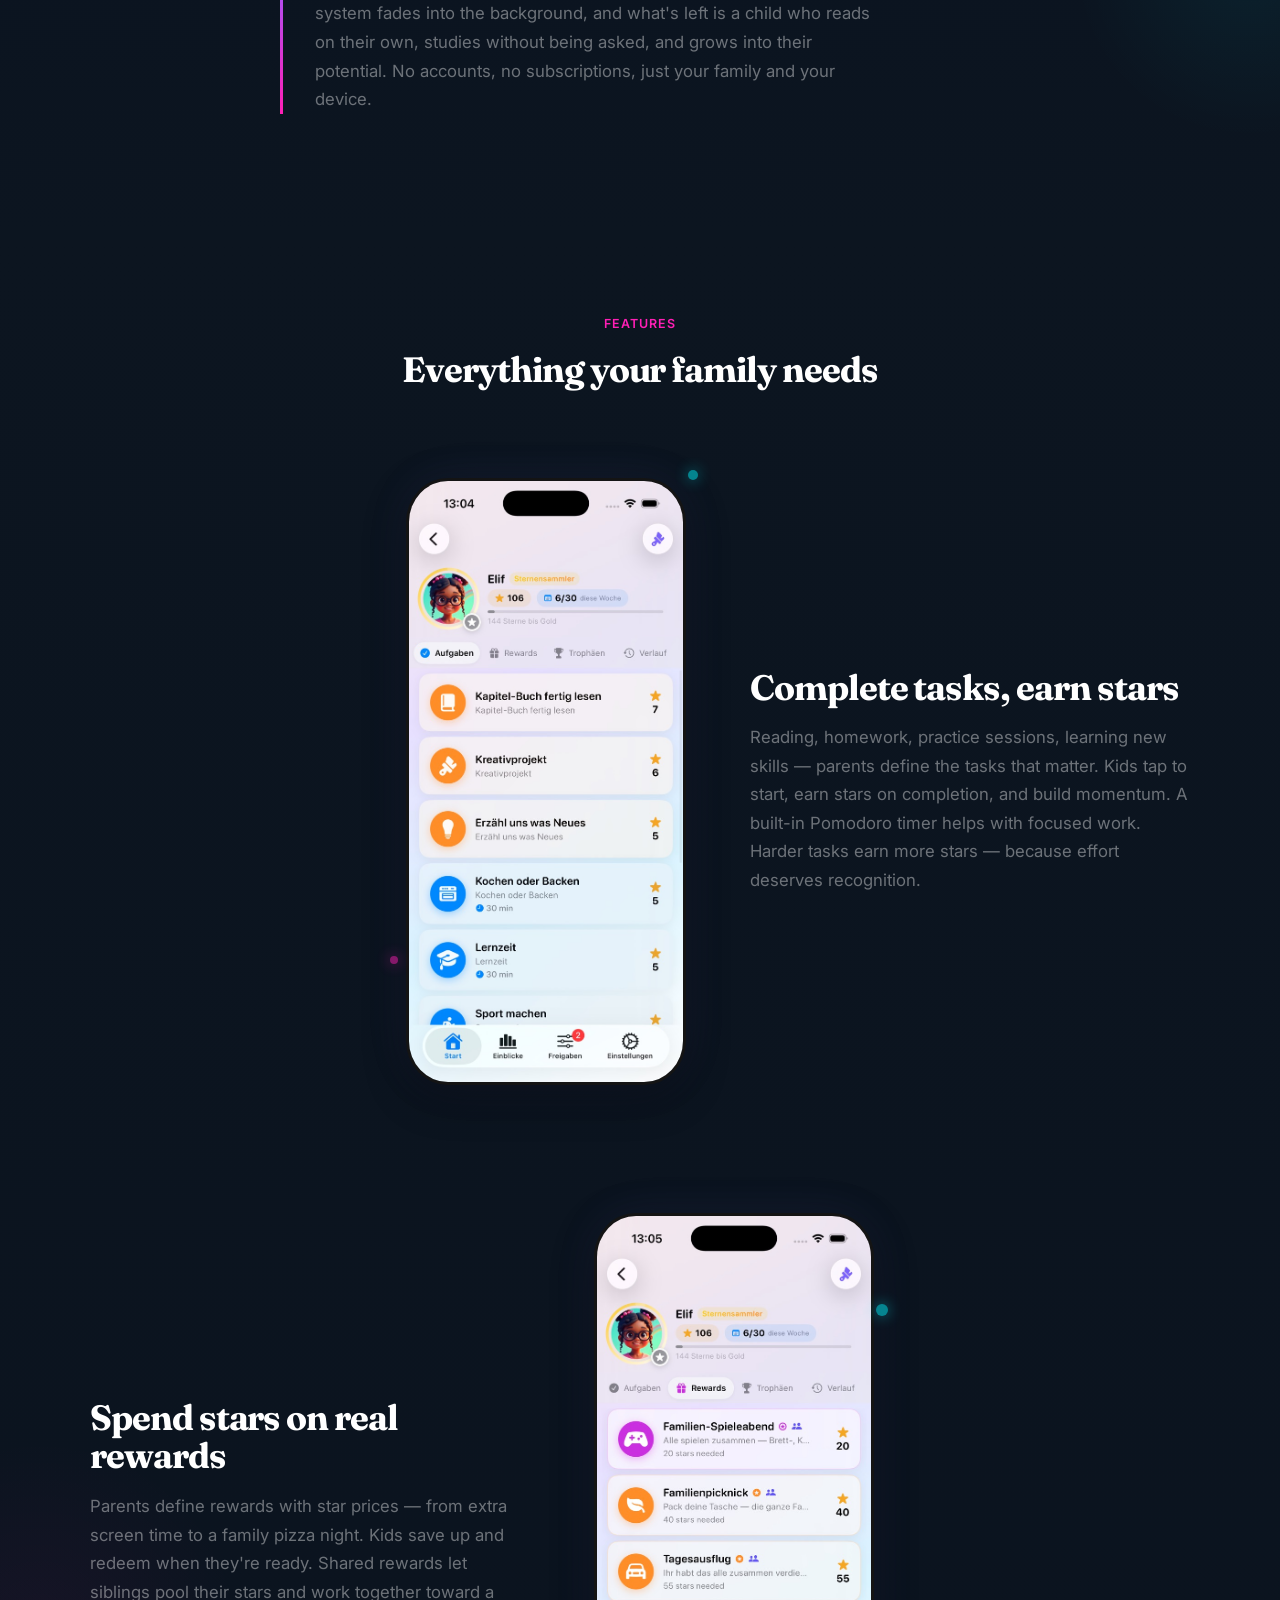
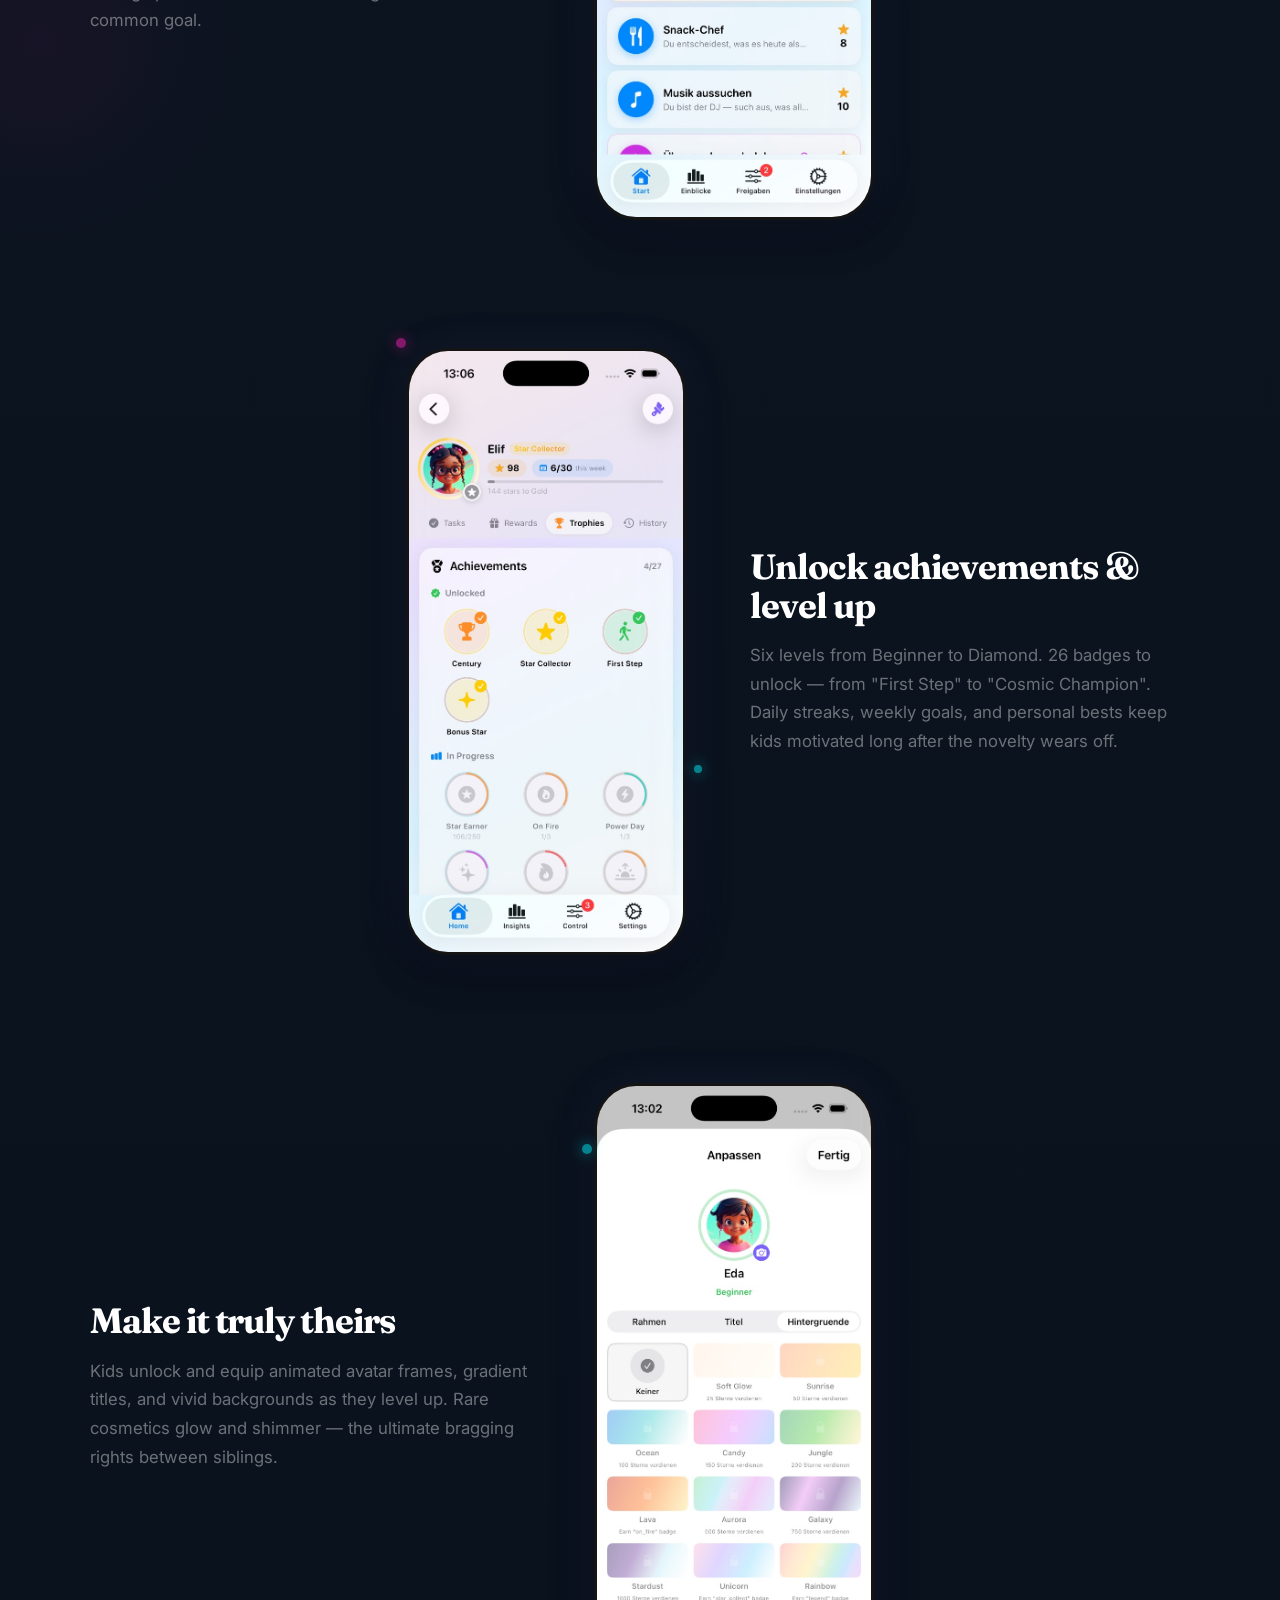
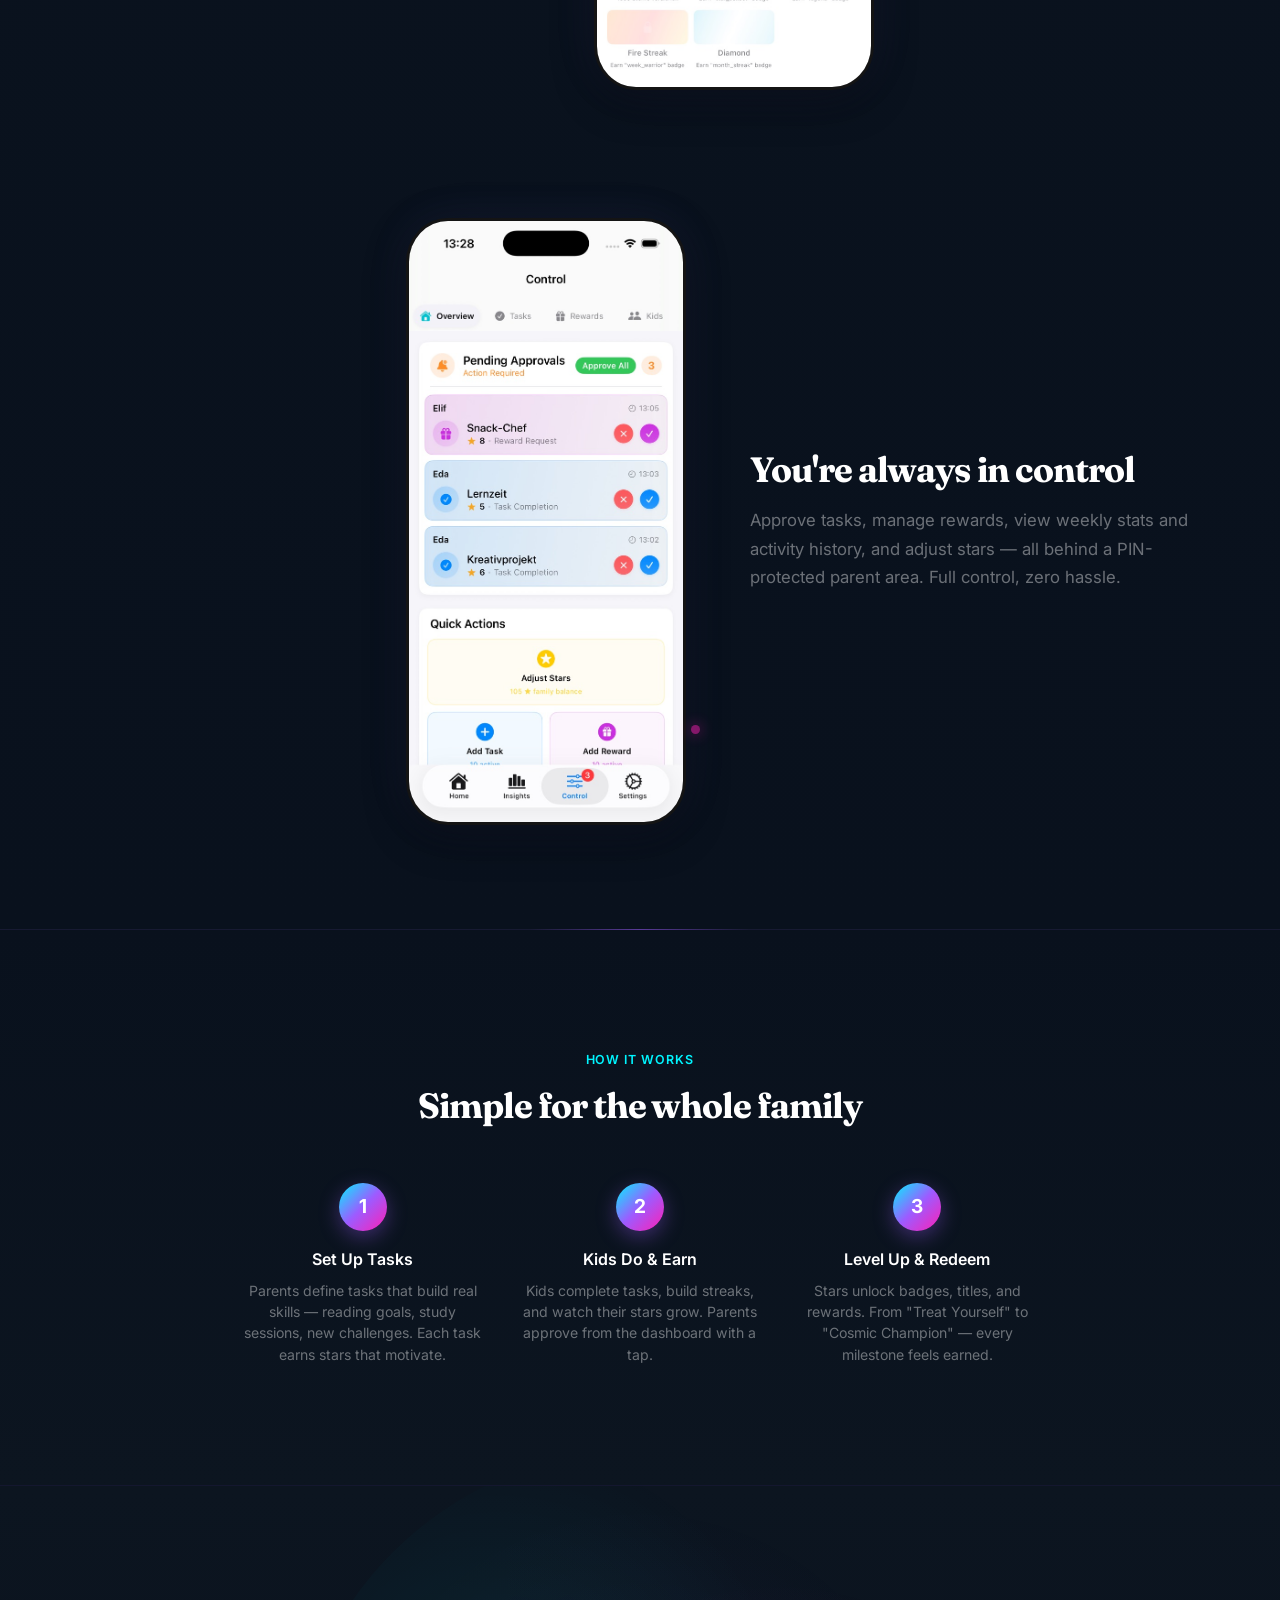
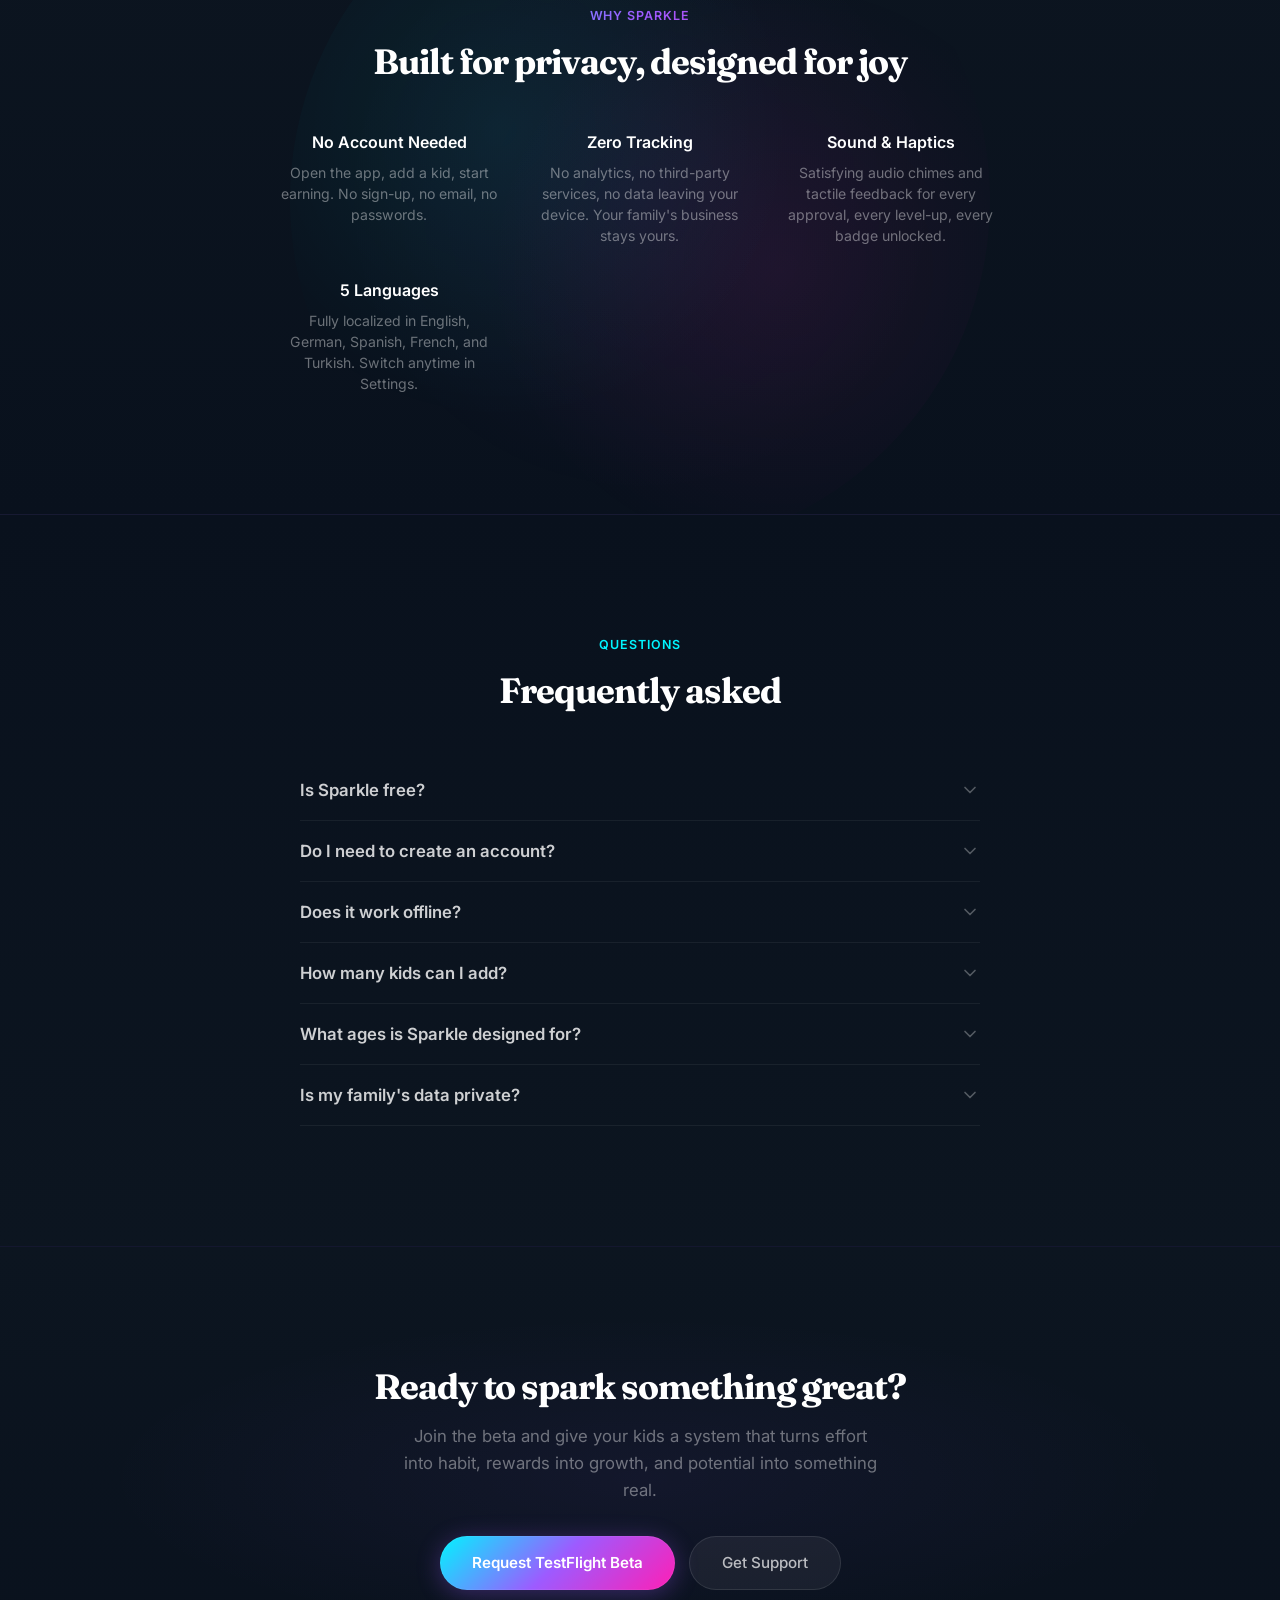
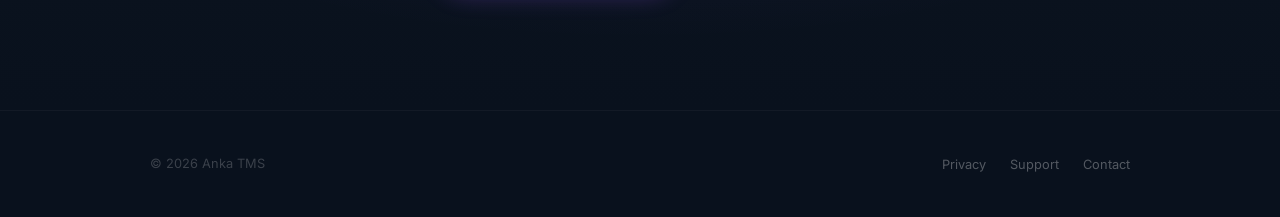
==== commit bebc5f99: "fix: restore absolute paths (/assets/...) on the Sparkle page" ====
--- a/sparkle/index.html
+++ b/sparkle/index.html
@@ -11,12 +11,12 @@
     <meta property="og:url" content="https://ankatms.com/sparkle">
     <meta property="og:type" content="website">
     <meta name="twitter:card" content="summary">
-    <link rel="icon" type="image/png" href="assets/images/favicon-32.png" sizes="32x32">
-    <link rel="apple-touch-icon" href="assets/images/apple-touch-icon.png">
+    <link rel="icon" type="image/png" href="/assets/images/favicon-32.png" sizes="32x32">
+    <link rel="apple-touch-icon" href="/assets/images/apple-touch-icon.png">
     <link rel="preconnect" href="https://fonts.googleapis.com">
     <link rel="preconnect" href="https://fonts.gstatic.com" crossorigin>
     <link href="https://fonts.googleapis.com/css2?family=Inter:wght@400;500;600;700&family=Fraunces:opsz,wght@9..144,400;9..144,600;9..144,700&display=swap" rel="stylesheet">
-    <link rel="stylesheet" href="assets/css/shared.css">
+    <link rel="stylesheet" href="/assets/css/shared.css">
     <style>
         /* ============================================
            E1 Classic Diagonal — selection palette
@@ -275,7 +275,7 @@
                 <li><a href="#features">Features</a></li>
                 <li><a href="#faq">FAQ</a></li>
                 <li><a href="/sparkle/privacy">Privacy</a></li>
-                <li><a href="/cdn-cgi/l/email-protection#a7d4d2d7d7c8d5d3e7c6c9ccc6d3cad489c4c8ca98d4d2c5cdc2c4d39af4d7c6d5cccbc2829597f3c2d4d3e1cbcec0cfd3829597e5c2d3c6829597f5c2d6d2c2d4d3" class="nav-cta">Join Beta</a></li>
+                <li><a href="/cdn-cgi/l/email-protection#fc8f898c8c938e88bc9d92979d88918fd29f9391c38f899e96999f88c1af8c9d8e979099d9cecca8998f88ba90959b9488d9ceccbe99889dd9ceccae998d89998f88" class="nav-cta">Join Beta</a></li>
             </ul>
         </div>
     </nav>
@@ -300,13 +300,13 @@
 
         <div class="hero-content fade-in">
             <div class="hero-icon">
-                <img src="assets/images/sparkle-icon-e1-classic.png" alt="Sparkle app icon" width="120" height="120">
+                <img src="/assets/images/sparkle-icon-e1-classic.png" alt="Sparkle app icon" width="120" height="120">
             </div>
             <h1>Every kid deserves to shine</h1>
             <p class="tagline">A motivation system that helps kids build real habits &mdash; reading, learning, growing &mdash; one star at a time.</p>
             <p class="attribution"><a href="/">by Anka</a> &middot; a TMS studio &middot; iOS</p>
             <div class="hero-actions">
-                <a href="/cdn-cgi/l/email-protection#ec9f999c9c839e98ac8d82878d98819fc28f8381d39f998e86898f98d1bf9c8d9e878089c9dedcb8899f98aa80858b8498c9dedcae89988dc9dedcbe899d99899f98" class="btn btn-hero">
+                <a href="/cdn-cgi/l/email-protection#a9dadcd9d9c6dbdde9c8c7c2c8ddc4da87cac6c496dadccbc3cccadd94fad9c8dbc2c5cc8c9b99fdccdaddefc5c0cec1dd8c9b99ebccddc88c9b99fbccd8dcccdadd" class="btn btn-hero">
                     <svg width="18" height="18" viewBox="0 0 24 24" fill="none" stroke="currentColor" stroke-width="2" stroke-linecap="round" stroke-linejoin="round"><path d="M4 4h16c1.1 0 2 .9 2 2v12c0 1.1-.9 2-2 2H4c-1.1 0-2-.9-2-2V6c0-1.1.9-2 2-2z"/><polyline points="22,6 12,13 2,6"/></svg>
                     Request TestFlight Beta
                 </a>
@@ -318,7 +318,7 @@
         <div class="hero-phone fade-in fade-in-delay-2">
             <div class="phone-mockup">
                 <div class="phone-frame">
-                    <img src="assets/images/sparkle/screen-home.jpg" alt="Sparkle home screen showing family profiles and weekly stats" width="603" height="1311">
+                    <img src="/assets/images/sparkle/screen-home.jpg" alt="Sparkle home screen showing family profiles and weekly stats" width="603" height="1311">
                 </div>
             </div>
         </div>
@@ -352,7 +352,7 @@
                 <div class="feature-block-phone">
                     <div class="phone-mockup" style="animation: none;">
                         <div class="phone-frame">
-                            <img src="assets/images/sparkle/screen-tasks.jpg" alt="Kid's task list with star rewards" width="603" height="1311" loading="lazy">
+                            <img src="/assets/images/sparkle/screen-tasks.jpg" alt="Kid's task list with star rewards" width="603" height="1311" loading="lazy">
                         </div>
                     </div>
                     <span class="float-star float-star-cyan" style="top: -8px; right: -12px; width: 10px; height: 10px;"></span>
@@ -369,7 +369,7 @@
                 <div class="feature-block-phone">
                     <div class="phone-mockup" style="animation: none;">
                         <div class="phone-frame">
-                            <img src="assets/images/sparkle/screen-rewards.jpg" alt="Rewards list with star prices" width="603" height="1311" loading="lazy">
+                            <img src="/assets/images/sparkle/screen-rewards.jpg" alt="Rewards list with star prices" width="603" height="1311" loading="lazy">
                         </div>
                     </div>
                     <span class="float-star float-star-cyan" style="top: 15%; right: -14px; width: 12px; height: 12px; animation-delay: 0.5s;"></span>
@@ -385,7 +385,7 @@
                 <div class="feature-block-phone">
                     <div class="phone-mockup" style="animation: none;">
                         <div class="phone-frame">
-                            <img src="assets/images/sparkle/screen-badges.jpg" alt="Achievement badges and trophies" width="603" height="1311" loading="lazy">
+                            <img src="/assets/images/sparkle/screen-badges.jpg" alt="Achievement badges and trophies" width="603" height="1311" loading="lazy">
                         </div>
                     </div>
                     <span class="float-star float-star-magenta float-star-slow" style="top: -10px; left: -10px; width: 10px; height: 10px;"></span>
@@ -402,7 +402,7 @@
                 <div class="feature-block-phone">
                     <div class="phone-mockup" style="animation: none;">
                         <div class="phone-frame">
-                            <img src="assets/images/sparkle/screen-customize.jpg" alt="Avatar and background customization" width="603" height="1311" loading="lazy">
+                            <img src="/assets/images/sparkle/screen-customize.jpg" alt="Avatar and background customization" width="603" height="1311" loading="lazy">
                         </div>
                     </div>
                     <span class="float-star float-star-cyan" style="top: 10%; left: -12px; width: 10px; height: 10px; animation-delay: 0.3s;"></span>
@@ -418,7 +418,7 @@
                 <div class="feature-block-phone">
                     <div class="phone-mockup" style="animation: none;">
                         <div class="phone-frame">
-                            <img src="assets/images/sparkle/screen-control.jpg" alt="Parent control panel with approvals" width="603" height="1311" loading="lazy">
+                            <img src="/assets/images/sparkle/screen-control.jpg" alt="Parent control panel with approvals" width="603" height="1311" loading="lazy">
                         </div>
                     </div>
                     <span class="float-star float-star-magenta float-star-slow" style="bottom: 15%; right: -14px; width: 9px; height: 9px;"></span>
@@ -555,7 +555,7 @@
                 <h2>Ready to spark something great?</h2>
                 <p>Join the beta and give your kids a system that turns effort into habit, rewards into growth, and potential into something real.</p>
                 <div class="cta-actions">
-                    <a href="/cdn-cgi/l/email-protection#80f3f5f0f0eff2f4c0e1eeebe1f4edf3aee3efedbff3f5e2eae5e3f4bdd3f0e1f2ebece5a5b2b0d4e5f3f4c6ece9e7e8f4a5b2b0c2e5f4e1a5b2b0d2e5f1f5e5f3f4" class="btn btn-hero">Request TestFlight Beta</a>
+                    <a href="/cdn-cgi/l/email-protection#abd8dedbdbc4d9dfebcac5c0cadfc6d885c8c4c694d8dec9c1cec8df96f8dbcad9c0c7ce8e999bffced8dfedc7c2ccc3df8e999be9cedfca8e999bf9cedadeced8df" class="btn btn-hero">Request TestFlight Beta</a>
                     <a href="/sparkle/support" class="btn btn-ghost">Get Support</a>
                 </div>
                 <!-- App Store rating — uncomment after launch
@@ -583,7 +583,7 @@
             <ul class="footer-links" style="">
                 <li><a href="/sparkle/privacy" style="color: rgba(255,255,255,0.3);">Privacy</a></li>
                 <li><a href="/sparkle/support" style="color: rgba(255,255,255,0.3);">Support</a></li>
-                <li><a href="/cdn-cgi/l/email-protection#bfcccacfcfd0cdcbffded1d4decbd2cc91dcd0d2" style="color: rgba(255,255,255,0.3);">Contact</a></li>
+                <li><a href="/cdn-cgi/l/email-protection#b4c7c1c4c4dbc6c0f4d5dadfd5c0d9c79ad7dbd9" style="color: rgba(255,255,255,0.3);">Contact</a></li>
             </ul>
         </div>
     </footer>
--- a/assets/css/shared.css
+++ b/assets/css/shared.css
@@ -0,0 +1,457 @@
+/* ============================================
+   Anka TMS — Shared Design System
+   ============================================ */
+
+*, *::before, *::after {
+    margin: 0;
+    padding: 0;
+    box-sizing: border-box;
+}
+
+:root {
+    --color-text: #1d1d1f;
+    --color-text-secondary: #6e6e73;
+    --color-bg: #ffffff;
+    --color-border: #e8e8ed;
+    --font: 'Inter', -apple-system, BlinkMacSystemFont, 'Segoe UI', Roboto, sans-serif;
+
+    --indigo: #4f46e5;
+    --indigo-dark: #3730a3;
+    --indigo-deep: #1e1b4b;
+    --violet: #7c3aed;
+    --amber: #f59e0b;
+    --amber-light: #fbbf24;
+    --amber-warm: #fffbeb;
+    --teal: #0d9488;
+    --teal-light: #14b8a6;
+    --cyan: #06b6d4;
+    --rose: #f43f5e;
+    --rose-light: #fb7185;
+
+    /* Sparkle palette */
+    --sparkle-navy: #0D1B2A;
+    --sparkle-navy-light: #1B2D45;
+    --sparkle-navy-mid: #142236;
+    --sparkle-gold: #F5A623;
+    --sparkle-star-yellow: #FFD166;
+    --sparkle-teal: #2BBFA4;
+    --sparkle-coral: #FF6B5B;
+    --sparkle-purple: #7B61FF;
+    --sparkle-cyan: #00D4FF;
+    --sparkle-magenta: #E040FB;
+    --font-display: 'Fraunces', Georgia, serif;
+}
+
+html {
+    scroll-behavior: smooth;
+    -webkit-font-smoothing: antialiased;
+    -moz-osx-font-smoothing: grayscale;
+}
+
+body {
+    font-family: var(--font);
+    color: var(--color-text);
+    background: var(--color-bg);
+    line-height: 1.6;
+    overflow-x: hidden;
+}
+
+/* ---- Nav ---- */
+nav {
+    position: fixed;
+    top: 0;
+    left: 0;
+    right: 0;
+    z-index: 100;
+    background: rgba(255, 255, 255, 0.82);
+    backdrop-filter: saturate(180%) blur(20px);
+    -webkit-backdrop-filter: saturate(180%) blur(20px);
+    border-bottom: 1px solid var(--color-border);
+}
+
+.nav-inner {
+    max-width: 980px;
+    margin: 0 auto;
+    padding: 0 24px;
+    height: 52px;
+    display: flex;
+    align-items: center;
+    justify-content: space-between;
+}
+
+.logo {
+    font-size: 1.05rem;
+    font-weight: 700;
+    color: var(--indigo);
+    text-decoration: none;
+    letter-spacing: -0.01em;
+}
+
+.logo span {
+    background: linear-gradient(135deg, var(--indigo), var(--violet));
+    -webkit-background-clip: text;
+    -webkit-text-fill-color: transparent;
+    background-clip: text;
+}
+
+.nav-links {
+    display: flex;
+    gap: 32px;
+    list-style: none;
+    align-items: center;
+}
+
+.nav-links a {
+    font-size: 0.82rem;
+    color: var(--color-text-secondary);
+    text-decoration: none;
+    transition: color 0.2s;
+    position: relative;
+}
+
+.nav-links a::after {
+    content: '';
+    position: absolute;
+    bottom: -4px;
+    left: 0;
+    width: 0;
+    height: 2px;
+    background: linear-gradient(90deg, var(--indigo), var(--violet));
+    border-radius: 1px;
+    transition: width 0.3s ease;
+}
+
+.nav-links a:hover {
+    color: var(--indigo);
+}
+
+.nav-links a:hover::after {
+    width: 100%;
+}
+
+/* Nav CTA button (no underline effect) */
+.nav-links .nav-cta {
+    padding: 7px 18px;
+    font-size: 0.78rem;
+    font-weight: 600;
+    background: linear-gradient(135deg, var(--indigo), var(--violet));
+    color: #fff;
+    border-radius: 980px;
+    transition: transform 0.2s, box-shadow 0.2s;
+}
+
+.nav-links .nav-cta::after {
+    display: none;
+}
+
+.nav-links .nav-cta:hover {
+    color: #fff;
+    transform: scale(1.04);
+    box-shadow: 0 4px 16px rgba(79, 70, 229, 0.3);
+}
+
+/* Breadcrumb nav variant */
+.nav-inner .breadcrumb {
+    color: var(--color-text-secondary);
+    font-size: 0.82rem;
+}
+
+.nav-inner .breadcrumb span {
+    margin: 0 8px;
+    color: var(--color-border);
+}
+
+.nav-inner .breadcrumb a {
+    font-size: 0.82rem;
+    color: var(--color-text-secondary);
+    text-decoration: none;
+    transition: color 0.2s;
+}
+
+.nav-inner .breadcrumb a:hover {
+    color: var(--indigo);
+}
+
+/* ---- Sections ---- */
+section {
+    padding: 120px 24px;
+}
+
+.container {
+    max-width: 720px;
+    margin: 0 auto;
+}
+
+.container-wide {
+    max-width: 980px;
+    margin: 0 auto;
+}
+
+.section-label {
+    font-size: 0.78rem;
+    font-weight: 600;
+    text-transform: uppercase;
+    letter-spacing: 0.08em;
+    margin-bottom: 16px;
+}
+
+.label-teal { color: var(--teal); }
+.label-amber { color: var(--amber); }
+.label-violet { color: var(--violet); }
+.label-indigo { color: var(--indigo); }
+
+/* ---- Buttons ---- */
+.btn {
+    display: inline-flex;
+    align-items: center;
+    gap: 8px;
+    padding: 14px 32px;
+    font-size: 0.95rem;
+    font-weight: 500;
+    font-family: var(--font);
+    border-radius: 980px;
+    text-decoration: none;
+    transition: all 0.3s ease;
+    cursor: pointer;
+    border: none;
+}
+
+.btn-hero {
+    background: linear-gradient(135deg, var(--amber), var(--amber-light));
+    color: #1e1b4b;
+    font-weight: 600;
+    box-shadow: 0 4px 24px rgba(245, 158, 11, 0.35);
+}
+
+.btn-hero:hover {
+    transform: scale(1.04) translateY(-1px);
+    box-shadow: 0 8px 32px rgba(245, 158, 11, 0.5);
+}
+
+.btn-primary {
+    background: linear-gradient(135deg, var(--indigo), var(--violet));
+    color: #fff;
+    box-shadow: 0 4px 16px rgba(79, 70, 229, 0.3);
+}
+
+.btn-primary:hover {
+    transform: scale(1.03);
+    box-shadow: 0 6px 24px rgba(79, 70, 229, 0.45);
+}
+
+.btn-outline {
+    background: transparent;
+    color: var(--indigo);
+    border: 1.5px solid var(--indigo);
+}
+
+.btn-outline:hover {
+    background: var(--indigo);
+    color: #fff;
+    box-shadow: 0 4px 16px rgba(79, 70, 229, 0.25);
+}
+
+.btn-ghost {
+    background: rgba(255, 255, 255, 0.1);
+    color: rgba(255, 255, 255, 0.9);
+    border: 1.5px solid rgba(255, 255, 255, 0.2);
+}
+
+.btn-ghost:hover {
+    background: rgba(255, 255, 255, 0.18);
+    border-color: rgba(255, 255, 255, 0.35);
+}
+
+/* ---- Footer ---- */
+footer {
+    padding: 40px 24px;
+    background: linear-gradient(180deg, #f8f7ff 0%, #f0eeff 100%);
+    border-top: 1px solid var(--color-border);
+}
+
+.footer-inner {
+    max-width: 980px;
+    margin: 0 auto;
+    display: flex;
+    justify-content: space-between;
+    align-items: center;
+    flex-wrap: wrap;
+    gap: 16px;
+}
+
+.footer-copy {
+    font-size: 0.8rem;
+    color: var(--color-text-secondary);
+}
+
+.footer-links {
+    display: flex;
+    gap: 24px;
+    list-style: none;
+}
+
+.footer-links a {
+    font-size: 0.8rem;
+    color: var(--color-text-secondary);
+    text-decoration: none;
+    transition: color 0.2s;
+}
+
+.footer-links a:hover {
+    color: var(--indigo);
+}
+
+/* ---- Animations ---- */
+.fade-in {
+    opacity: 0;
+    transform: translateY(24px);
+    transition: opacity 0.7s ease, transform 0.7s ease;
+}
+
+.fade-in.visible {
+    opacity: 1;
+    transform: translateY(0);
+}
+
+@keyframes pulse {
+    0%, 100% { opacity: 0.6; transform: translateX(-50%) scale(1); }
+    50% { opacity: 1; transform: translateX(-50%) scale(1.1); }
+}
+
+@keyframes float {
+    0%, 100% { transform: translateY(0px); }
+    50% { transform: translateY(-10px); }
+}
+
+@keyframes float-slow {
+    0%, 100% { transform: translateY(0px); }
+    50% { transform: translateY(-8px); }
+}
+
+.fade-in-delay-1 { transition-delay: 0.1s; }
+.fade-in-delay-2 { transition-delay: 0.2s; }
+.fade-in-delay-3 { transition-delay: 0.3s; }
+.fade-in-delay-4 { transition-delay: 0.4s; }
+
+.container-lg {
+    max-width: 1100px;
+    margin: 0 auto;
+}
+
+/* ---- Content pages (privacy, support, terms) ---- */
+.page-content {
+    max-width: 720px;
+    margin: 0 auto;
+    padding: 116px 24px 100px;
+}
+
+.page-header {
+    margin-bottom: 48px;
+}
+
+.page-header h1 {
+    font-size: clamp(1.6rem, 3vw, 2.2rem);
+    font-weight: 700;
+    letter-spacing: -0.025em;
+    color: var(--indigo-dark);
+    margin-bottom: 8px;
+}
+
+.page-header .updated {
+    font-size: 0.85rem;
+    color: var(--color-text-secondary);
+}
+
+.page-header p {
+    font-size: 1.05rem;
+    color: var(--color-text-secondary);
+}
+
+.page-section {
+    margin-bottom: 36px;
+}
+
+.page-section h2 {
+    font-size: 1.1rem;
+    font-weight: 600;
+    color: var(--color-text);
+    margin-bottom: 8px;
+}
+
+.page-section p {
+    font-size: 0.95rem;
+    color: var(--color-text-secondary);
+    line-height: 1.7;
+}
+
+.page-section a {
+    color: var(--indigo);
+    text-decoration: none;
+}
+
+.page-section a:hover {
+    text-decoration: underline;
+}
+
+.page-section ul {
+    list-style: none;
+    padding: 0;
+    margin-top: 8px;
+}
+
+.page-section li {
+    font-size: 0.95rem;
+    color: var(--color-text-secondary);
+    line-height: 1.7;
+    padding-left: 20px;
+    position: relative;
+}
+
+.page-section li::before {
+    content: '';
+    position: absolute;
+    left: 0;
+    top: 10px;
+    width: 6px;
+    height: 6px;
+    border-radius: 50%;
+    background: var(--indigo);
+}
+
+.highlight-box {
+    background: linear-gradient(135deg, #eef2ff, #f5f3ff);
+    border-left: 3px solid var(--indigo);
+    border-radius: 0 12px 12px 0;
+    padding: 20px 24px;
+    margin-bottom: 36px;
+}
+
+.highlight-box p {
+    font-size: 0.95rem;
+    color: var(--color-text);
+    font-weight: 500;
+}
+
+/* ---- Mobile ---- */
+@media (max-width: 600px) {
+    section {
+        padding: 80px 20px;
+    }
+
+    .nav-links {
+        gap: 16px;
+    }
+
+    .nav-links a {
+        font-size: 0.78rem;
+    }
+
+    .footer-inner {
+        flex-direction: column;
+        text-align: center;
+    }
+
+    .page-content {
+        padding: 100px 20px 80px;
+    }
+}
